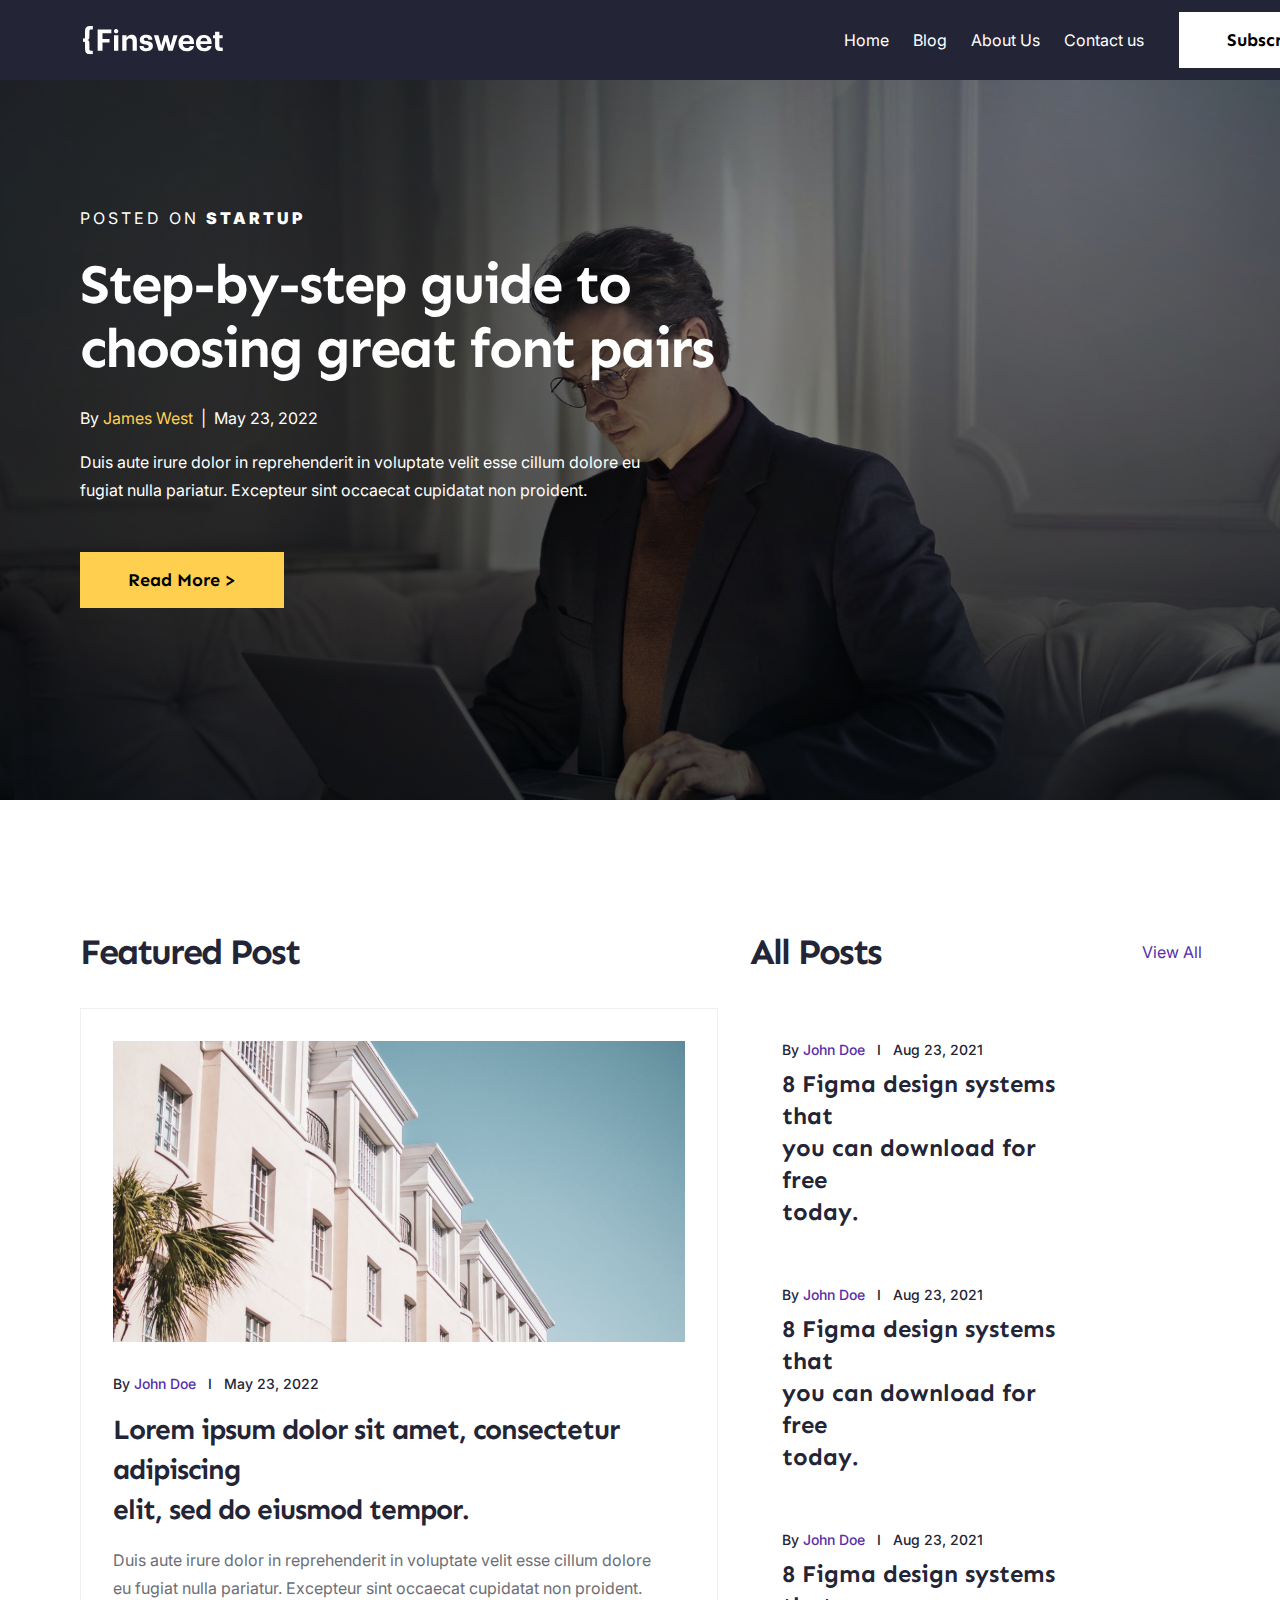
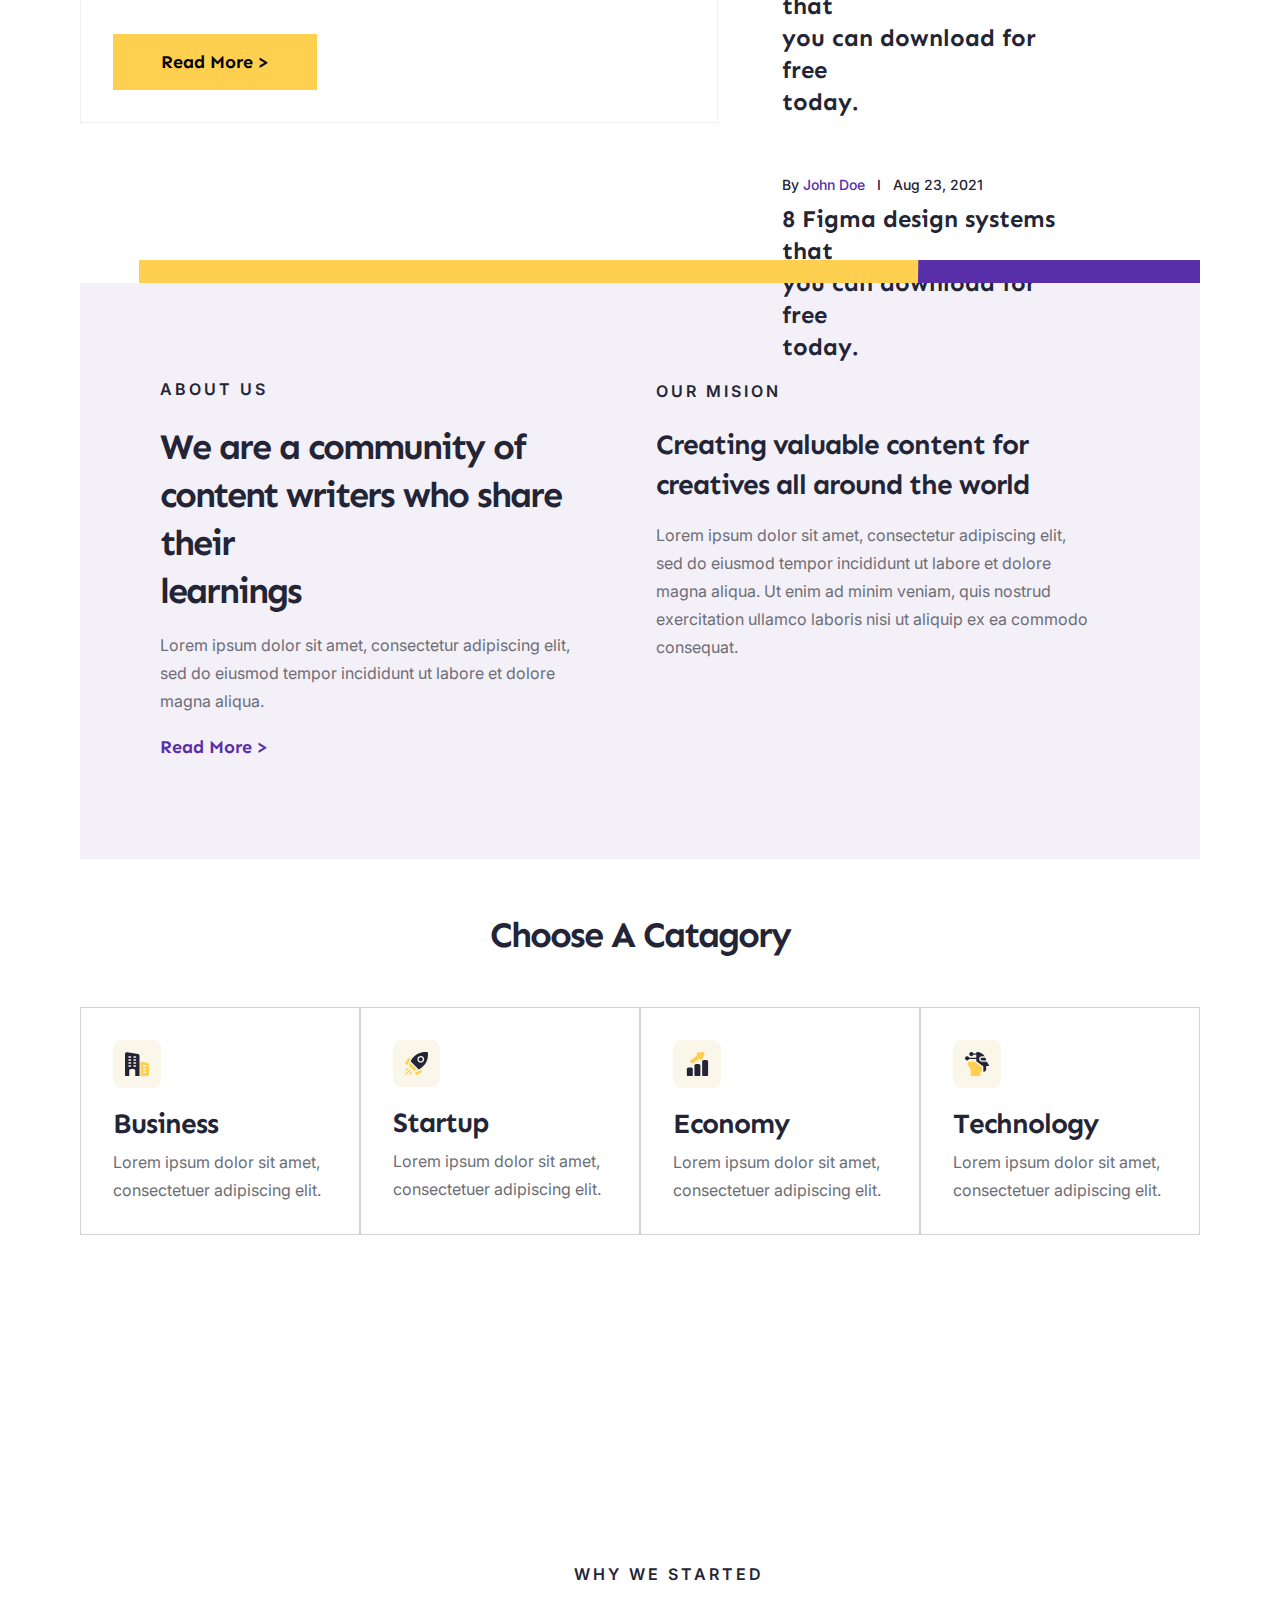
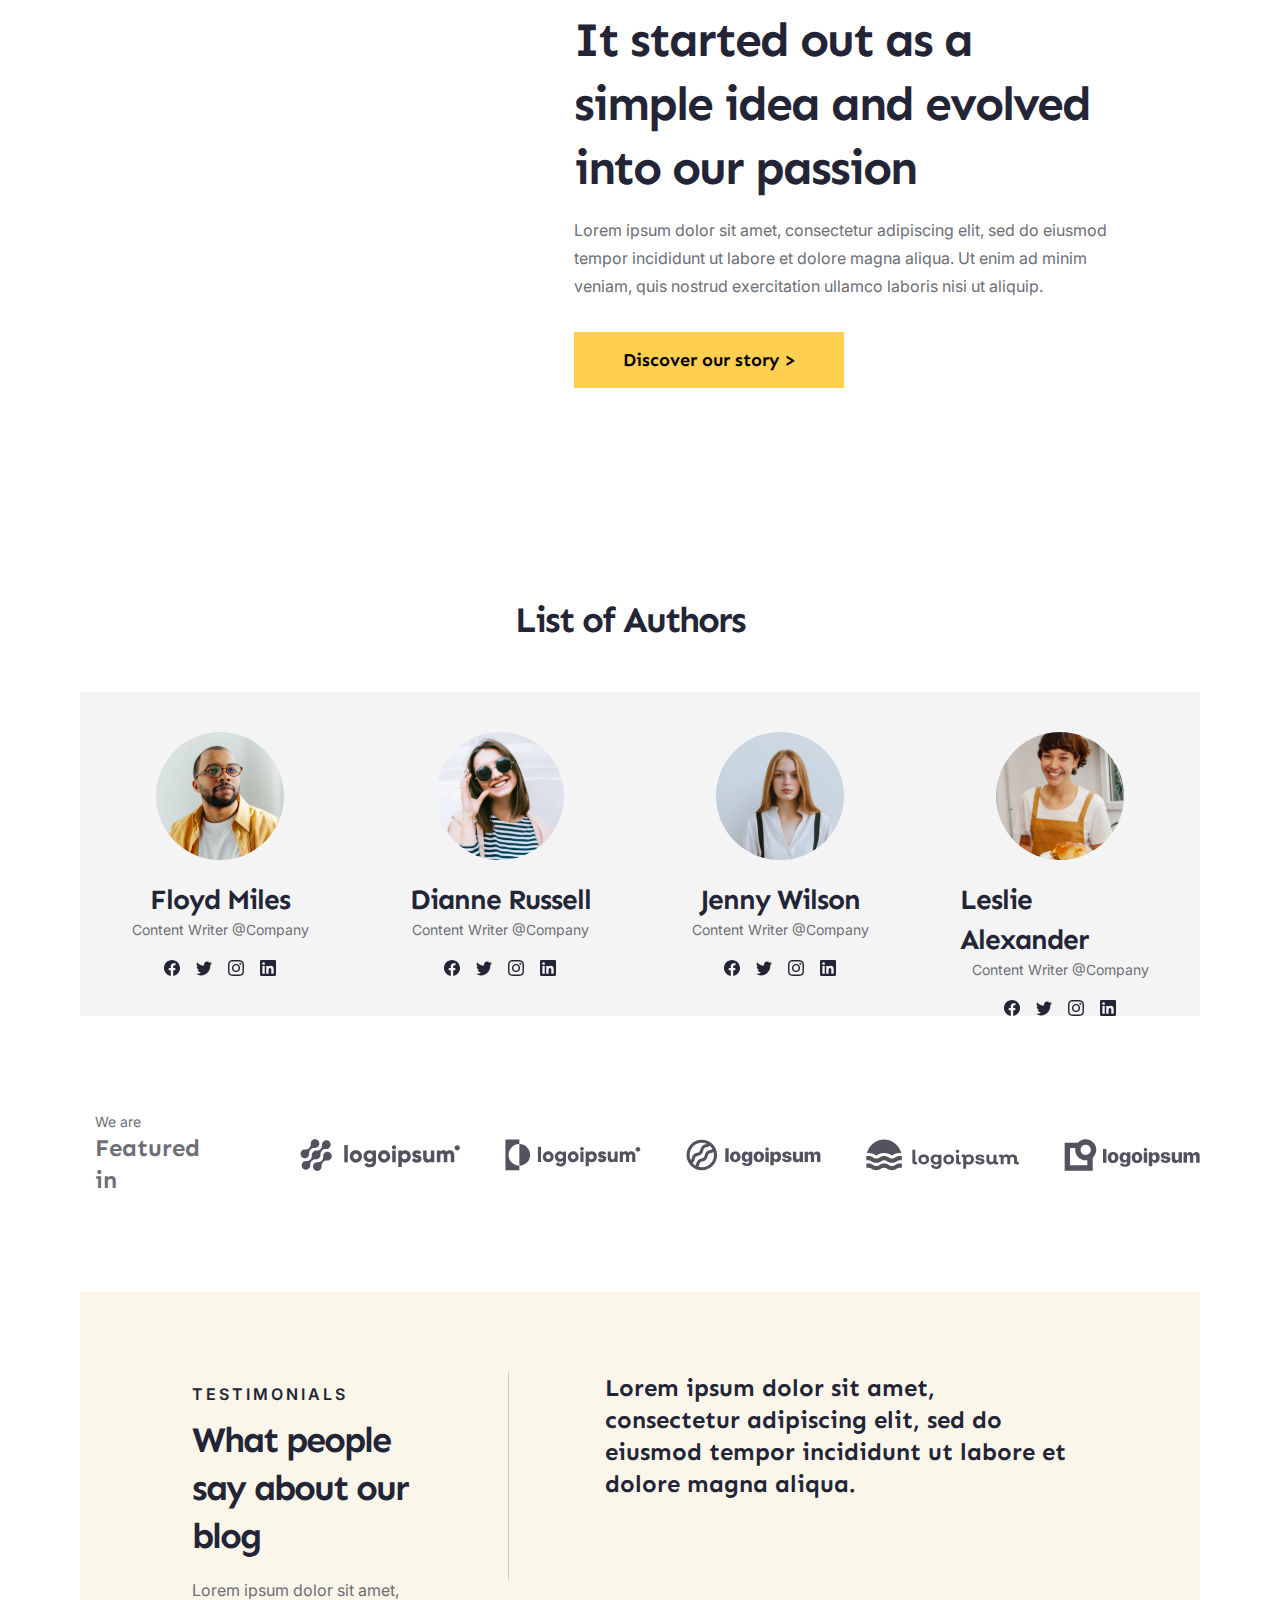
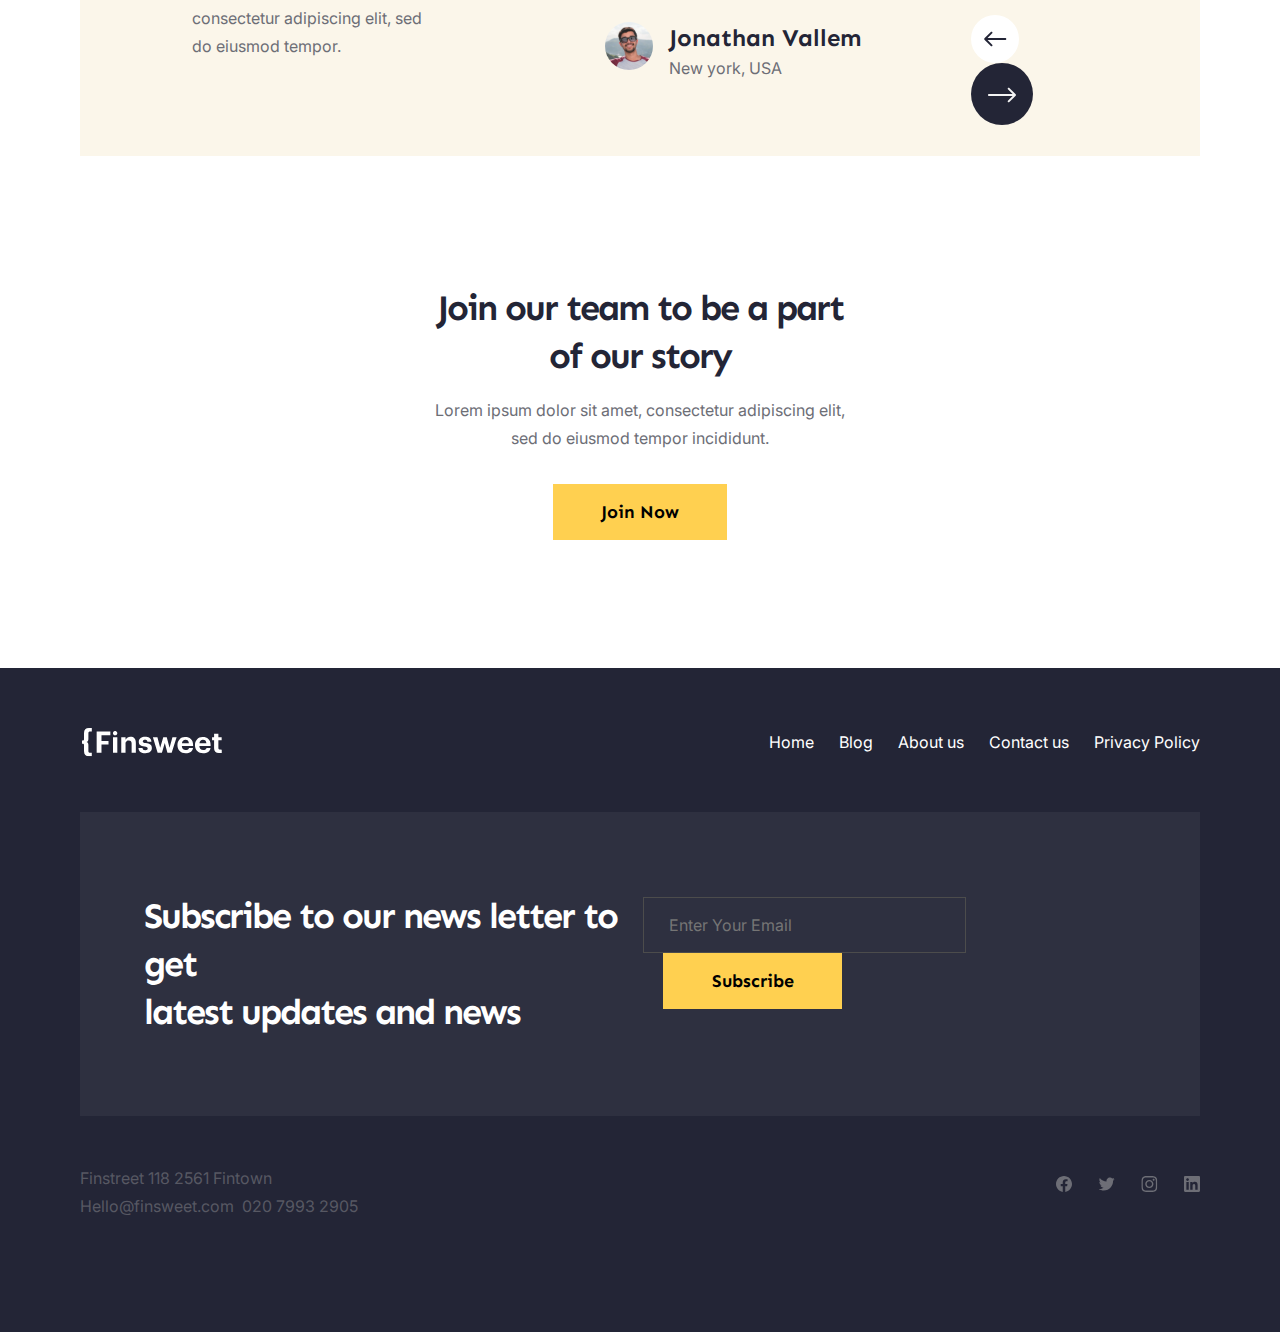
==== index.html @ 66839afc "v 3.0" ====
<!DOCTYPE html>
<html lang="ru">	
	<head>		
		<title>Home - Finsweet</title>
        <meta charset="UTF-8">		
		<link rel="stylesheet" href="style.css">
        <link rel="stylesheet" href="reset.css">
        <link href="https://fonts.googleapis.com/css2?family=Sen:wght@400..800&display=swap" rel="stylesheet">
        <link href="https://fonts.googleapis.com/css2?family=Inter:wght@100..900&display=swap" rel="stylesheet">
		<meta name="viewport" content="width=device-width, initial-scale=1.0">
	</head>

    <body>
        <header class="header">
            <div class="header__contaner">
                <img class="header__logo" src="vectorgraphics/finsweet-logo.svg">
                <nav class="header__menu">                    
                    <ul class="header__menu-list">
                        <li class="header__menu-li"><a href="index.html" class="header__link">Home</a></li>
                        <li class="header__menu-li"><a href="blog.html" class="header__link">Blog</a></li>
                        <li class="header__menu-li"><a href="about-us.html" class="header__link">About Us</a></li>
                        <li class="header__menu-li"><a href="contact-us.html" class="header__link">Contact us</a></li>
                    </ul>
                </nav>
                <button class="btn header__btn">Subscribe</button>
            </div>
        </header>

        <main class="home">
            <div class="hero-info">
                <div class="hero-info__conrainer">
                    <h6>POSTED ON <span style="font-weight: 900;">STARTUP</span></h6>
                    <h1 class="display hero-info__display">Step-by-step guide to choosing great font pairs</h1>
                    <p>By <a href="#" class="hero-info__link-author"><span style="color: #FFD050";> James West</span></a> &nbsp|&nbsp May 23, 2022</p>
                    <p>Duis aute irure dolor in reprehenderit in voluptate velit esse cillum dolore eu<br>
                        fugiat nulla pariatur. Excepteur sint occaecat cupidatat non proident.</p>
                    <button class="btn hero-info__btn">Read More ></button>
                </div>
            </div>

            <div class="posts">
                <div class="posts__conrainer">
                    <div class="posts__featured-post">
                        <h2>Featured Post</h2>
                        <div class="posts__wrapper">
                            <img class="posts__image" src="images/featured post.svg">
                            <div class="name-date posts__name-date"><label>By <span>John Doe</span> &nbsp I &nbsp May 23, 2022</label></div>
                            <div class="posts__info">
                                <h3>Lorem ipsum dolor sit amet, consectetur adipiscing<br> elit, sed do eiusmod tempor.</h3>
                                <p>Duis aute irure dolor in reprehenderit in voluptate velit esse cillum dolore<br>
                                   eu fugiat nulla pariatur. Excepteur sint occaecat cupidatat non proident.</p>
                            </div>
                            <button class="btn posts__btn">Read More ></button>                            
                        </div>
                    </div>
                    <div class="posts__all-posts">
                        <div class="posts__wrapper-all">
                            <div class="posts__all-title">
                                <h2>All Posts</h2>
                                <a href="blog.html" class="posts__all-posts__link"><span>View All</span></a>
                            </div>
                            <div class="posts__post-card">
                                <div class="name-date posts__card-name-date">                                                                        
                                    <label>By <a href="#" class="posts__all-posts__link-author"><span>John Doe</span></a> &nbsp I &nbsp Aug 23, 2021</label>
                                </div>
                                <a href="#" class="posts__all-posts__link-post"><h4>8 Figma design systems that<br> you can download for free<br> today.</h4></a>                                    
                            </div>
                            <div class="posts__post-card">
                                <div class="name-date posts__card-name-date">                                                                        
                                    <label>By <a href="#" class="posts__all-posts__link-author"><span>John Doe</span></a> &nbsp I &nbsp Aug 23, 2021</label>
                                </div>
                                <a href="#" class="posts__all-posts__link-post"><h4>8 Figma design systems that<br> you can download for free<br> today.</h4></a>                                    
                            </div>
                            <div class="posts__post-card">
                                <div class="name-date posts__card-name-date">                                                                        
                                    <label>By <a href="#" class="posts__all-posts__link-author"><span>John Doe</span></a> &nbsp I &nbsp Aug 23, 2021</label>
                                </div>
                                <a href="#" class="posts__all-posts__link-post"><h4>8 Figma design systems that<br> you can download for free<br> today.</h4></a>                                    
                            </div>
                            <div class="posts__post-card">
                                <div class="name-date posts__card-name-date">                                                                        
                                    <label>By <a href="#" class="posts__all-posts__link-author"><span>John Doe</span></a> &nbsp I &nbsp Aug 23, 2021</label>
                                </div>
                                <a href="#" class="posts__all-posts__link-post"><h4>8 Figma design systems that<br> you can download for free<br> today.</h4></a>                                    
                            </div>               
                        </div>                        
                    </div>
                </div>  
            </div>

            <div class="about-mision">
                <div class="about-mision__conrainer">
                    <div class="about-mision__pattern">
                        <img src="vectorgraphics/pattern.svg">                        
                    </div>
                    <div class="about-mision__wrapper">
                        <div class="about-mision__about-us">
                            <h6>ABOUT US</h6>
                            <h2>We are a community of<br> content writers who share their<br> learnings</h2>
                            <p>Lorem ipsum dolor sit amet, consectetur adipiscing elit, sed do eiusmod tempor incididunt ut labore et dolore magna aliqua.</p>
                            <a href="#" class="about-mision__link"><span>Read More ></span></a>
                        </div>
                        <div class="about-mision__our-mision">
                            <h6>OUR MISION</h6>
                            <h3>Creating valuable content for<br> creatives all around the world</h3>
                            <p>Lorem ipsum dolor sit amet, consectetur adipiscing elit, sed do eiusmod tempor incididunt ut labore et dolore magna aliqua. 
                            Ut enim ad minim veniam, quis nostrud exercitation ullamco laboris nisi ut aliquip ex ea commodo consequat.</p>
                        </div>
                    </div>
                </div>
            </div>

            <div class="choose">
                <div class="choose__conrainer">
                    <div class="choose__title">
                        <h2>Choose A Catagory</h2>
                    </div>                    
                    <div class="choose__catagories">
                        <div class="choose__item">
                            <a href="category.html" class="choose__item__link">
                                <img class="choose__icon" src="vectorgraphics/icons/icon-1.svg">
                                <h3>Business</h3>
                                <p>Lorem ipsum dolor sit amet,<br> consectetuer adipiscing elit.</p>
                             </a>
                        </div>
                        <div class="choose__item">
                            <a href="#" class="choose__item__link">
                                <img class="choose__icon choose__icon-2" src="vectorgraphics/icons/icon-2.svg">
                                <h3>Startup</h3>
                                <p>Lorem ipsum dolor sit amet,<br> consectetuer adipiscing elit.</p>
                            </a>
                        </div>
                        <div class="choose__item">
                            <a href="#" class="choose__item__link">
                                <img class="choose__icon" src="vectorgraphics/icons/icon-3.svg">
                                <h3>Economy</h3>
                                <p>Lorem ipsum dolor sit amet,<br> consectetuer adipiscing elit.</p>
                            </a>
                        </div>
                        <div class="choose__item">
                            <a href="#" class="choose__item__link">
                                <img class="choose__icon" src="vectorgraphics/icons/icon-4.svg">
                                <h3>Technology</h3>
                                <p>Lorem ipsum dolor sit amet,<br> consectetuer adipiscing elit.</p>
                            </a>
                        </div>
                    </div>
                </div>
            </div>

            <div class="special-post">
                <div class="special-post__conrainer">
                    <div class="special-post__content">
                        <h6>WHY WE STARTED</h6>
                        <h1>It started out as a simple idea and evolved into our passion</h1>
                        <p>Lorem ipsum dolor sit amet, consectetur adipiscing elit, sed do eiusmod
                            tempor incididunt ut labore et dolore magna aliqua. Ut enim ad minim
                            veniam, quis nostrud exercitation ullamco laboris nisi ut aliquip.
                        </p>
                        <button class="btn special-post__btn">Discover our story ></button>
                    </div>
                </div>
            </div>

            <div class="list-of-authors">
                <div class="list-of-authors__conrainer">
                    <div class="list-of-authors__title">
                        <h2>List of Authors</h2>
                    </div>                    
                    <div class="list-of-authors__authors">
                        <div class="list-of-authors__item">
                            <a class="list-of-authors__link-author" href="#"><img class="list-of-authors__image" src="images/author-1.svg"></a>                            
                            <h3>Floyd Miles</h3>
                            <p>Content Writer @Company</p>
                            <div class="list-of-authors__social-wrapper">
                                <a class="list-of-authors__social-logo" href=""><img src="vectorgraphics/icons/Facebook.svg"></a>
                                <a class="list-of-authors__social-logo" href=""><img src="vectorgraphics/icons/twitter.svg"></a>
                                <a class="list-of-authors__social-logo" href=""><img src="vectorgraphics/icons/instagram.svg"></a>
                                <a class="list-of-authors__social-logo" href=""><img src="vectorgraphics/icons/LinkedIn.svg"></a>
                            </div>
                            
                        </div>
                        <div class="list-of-authors__item">
                            <a class="list-of-authors__link-author" href="#"><img class="list-of-authors__image" src="images/author-2.svg"></a>
                            <h3>Dianne Russell</h3>
                            <p>Content Writer @Company</p>
                            <div class="list-of-authors__social-wrapper">
                                <a class="list-of-authors__social-logo" href=""><img src="vectorgraphics/icons/Facebook.svg"></a>
                                <a class="list-of-authors__social-logo" href=""><img src="vectorgraphics/icons/twitter.svg"></a>
                                <a class="list-of-authors__social-logo" href=""><img src="vectorgraphics/icons/instagram.svg"></a>
                                <a class="list-of-authors__social-logo" href=""><img src="vectorgraphics/icons/LinkedIn.svg"></a>
                            </div>
                        </div>
                        <div class="list-of-authors__item">
                            <a class="list-of-authors__link-author" href="#"><img class="list-of-authors__image" src="images/author-3.svg"></a>
                            <h3>Jenny Wilson</h3>
                            <p>Content Writer @Company</p>
                            <div class="list-of-authors__social-wrapper">
                                <a class="list-of-authors__social-logo" href=""><img src="vectorgraphics/icons/Facebook.svg"></a>
                                <a class="list-of-authors__social-logo" href=""><img src="vectorgraphics/icons/twitter.svg"></a>
                                <a class="list-of-authors__social-logo" href=""><img src="vectorgraphics/icons/instagram.svg"></a>
                                <a class="list-of-authors__social-logo" href=""><img src="vectorgraphics/icons/LinkedIn.svg"></a>
                            </div>
                        </div>
                        <div class="list-of-authors__item">
                            <a class="list-of-authors__link-author" href="#"><img class="list-of-authors__image" src="images/author-4.svg"></a>
                            <h3>Leslie Alexander</h3>
                            <p>Content Writer @Company</p>
                            <div class="list-of-authors__social-wrapper">
                                <a class="list-of-authors__social-logo" href=""><img src="vectorgraphics/icons/Facebook.svg"></a>
                                <a class="list-of-authors__social-logo" href=""><img src="vectorgraphics/icons/twitter.svg"></a>
                                <a class="list-of-authors__social-logo" href=""><img src="vectorgraphics/icons/instagram.svg"></a>
                                <a class="list-of-authors__social-logo" href=""><img src="vectorgraphics/icons/LinkedIn.svg"></a>
                            </div>
                        </div>
                    </div>
                </div>
            </div>

            <div class="logo-component">
                <div class="logo-component__conrainer">
                    <div class="logo-component__text">
                        <p>We are</p>
                        <h4>Featured in</h4>
                    </div>
                    <div class="logo-component__logo-wrapper">
                        <img class="logo-component__image" src="vectorgraphics/logos/logo-1.svg">
                        <img class="logo-component__image" src="vectorgraphics/logos/logo-2.svg">
                        <img class="logo-component__image" src="vectorgraphics/logos/logo-3.svg">
                        <img class="logo-component__image" src="vectorgraphics/logos/logo-4.svg">
                        <img class="logo-component__image" src="vectorgraphics/logos/logo-5.svg">
                    </div>
                </div>
            </div>

            <div class="testimonials">
                <div class="testimonials__conrainer">
                    <div class="testimonials__heading">
                        <h6>TESTIMONIALS</h6>
                        <h2>What people say about our blog</h2>
                        <p>Lorem ipsum dolor sit amet, consectetur adipiscing elit, sed do eiusmod tempor.</p>
                    </div>
                    <div class="testimonials__division">
                        <img class="testimonials__line" src="vectorgraphics/line-1.svg">                        
                    </div>
                    <div class="testimonials__messages">
                        <h4>Lorem ipsum dolor sit amet,<br> consectetur adipiscing elit, sed do<br> eiusmod tempor
                            incididunt ut labore et<br> dolore magna aliqua.</h4>
                        <div class="testimonials__profile-and-buttons">
                            <div class="testimonials__profile">
                                <img class="testimonials__profile-image" src="images/profile-pic.svg">
                                <div class="testimonials__profile-name">
                                    <h4>Jonathan Vallem</h4>
                                    <p>New york, USA</p>
                                </div>
                            </div>
                            <div class="testimonials__buttons">
                                <button class="testimonials-btn"><img class="testimonials__button-back" src="vectorgraphics/back-button.svg"></button>
                                <button class="testimonials-btn"><img class="testimonials__button-next" src="vectorgraphics/next-button.svg"></button>
                            </div>
                        </div>                        
                    </div>
                </div>
            </div>

            <div class="join-team">
                <div class="join-team__conrainer">
                    <h2>Join our team to be a part of our story</h2>
                    <p>Lorem ipsum dolor sit amet, consectetur adipiscing elit, sed do eiusmod tempor incididunt.</p>
                    <button class="btn join-team__btn">Join Now</button>
                </div>
            </div>
        </main>

        <footer class="footer">
            <div class="footer__conrainer">
                <div class="footer__top">
                    <img class="footer__logo" src="vectorgraphics/finsweet-logo.svg">
                    <nav class="footer__menu">                    
                        <ul class="footer__menu-list">
                            <li class="footer__menu-li"><a href="index.html" class="footer__link">Home</a></li>
                            <li class="footer__menu-li"><a href="blog.html" class="footer__link">Blog</a></li>
                            <li class="footer__menu-li"><a href="about-us.html" class="footer__link">About us</a></li>
                            <li class="footer__menu-li"><a href="contact-us.html" class="footer__link">Contact us</a></li>
                            <li class="footer__menu-li"><a href="privacy-policy.html" class="footer__link">Privacy Policy</a></li>
                        </ul>
                    </nav>                    
                </div>

                <div class="footer__subscription-form">
                    <h2>Subscribe to our news letter to get<br> latest updates and news</h2>
                    <div class="footer__form">
                        <form action="#" method="get">
                            <label for="email"></label>
                            <input type="email" placeholder="Enter Your Email" id="email">
                            <button type="submit" class="btn footer__btn">Subscribe</button>
                        </form>
                    </div>
                </div>

                <div class="footer__bottom">
                    <div class="footer__address">
                        <p>Finstreet 118 2561 Fintown<br>
                        Hello@finsweet.com&nbsp  020 7993 2905</p>
                    </div>
                    <div class="footer__social-wrapper">
                        <a class="footer__social-logo" href=""><img src="vectorgraphics/icons/facebook-grey.svg"></a>
                        <a class="footer__social-logo" href=""><img src="vectorgraphics/icons/twitter-grey.svg"></a>
                        <a class="footer__social-logo" href=""><img src="vectorgraphics/icons/instagram-grey.svg"></a>
                        <a class="footer__social-logo" href=""><img src="vectorgraphics/icons/linkedIn-grey.svg"></a>
                    </div>                   
                </div>
            </div>
        </footer>

        <script src="js/animations.js"></script>
    </body>
</html>
---- style.css ----
html,body{
    max-width: 1440px;
    margin: 0 auto;        
    font-family: "Sen";
    color: #232536;     
}

.btn{
    background-color: #FFD050;
    height: 56px;
    width: 204px;
    font-size: 18px;
    font-weight: 700;
    line-height: 24px;    
    border: none;    
    cursor: pointer;    
}

button:hover {
    background-color: #EDC14A;    
    transition: background-color 0.3s ease-in;
  }

.header__contaner{       
    display: flex;    
    align-items: center;    
    height: 80px;
    padding: 12px 80px 12px 83px;
    color: #ffff;
    background-color: #232536;     
}

.header__menu{
    display: flex; 
    align-items: center;
    margin-left: 621px;
    margin-right: 11px;
}

.header__menu-list{
    display: contents;       
}

.header__link{        
    transition: color 0.3s ease 0s;
    margin-right: 24px;       
}

.header__link:hover{        
    color: #f4f0f8aa;    
}

.header__menu-li{
    list-style-type: none;        
}

a{
    text-decoration: none;
}

.header a{
    font-family: "inter";
    font-size: 16px;
    font-weight: 400;
    line-height: 28px;    
    color: #ffff;    
    white-space: nowrap;
}

.header__btn{
    background-color: #ffff;
    height: 56px;
    width: 179px;
    font-size: 18px;
    font-weight: 700;
    line-height: 24px;
    padding: 16px 48px;
    border: none;    
    cursor: pointer; 
}

.header__btn:hover {
    background-color: #F4F4F4;    
    transition: background-color 0.3s ease-in;
  }

.hero-info{    
    height: 720px;
    background-image: url("images/overlay.svg"),
                      url("images/man.svg");
    padding: 128px 556px 192px 80px;
    
}

.hero-info__conrainer{
    display: flex;
    flex-direction: column;
    justify-content: space-between;      
}

h6{
    font-family: "inter";
    font-size: 16px;
    font-weight: 400;
    line-height: 20px;
    letter-spacing: 3px;
}

.hero-info h6{   
    color: #FFFFFF;
    margin-bottom: 24px; 
}

.hero-info h1{
    font-size: 56px;
    font-weight: 700;
    line-height: 64px;
    letter-spacing: -2px;    
    color: #FFFFFF;
    margin-bottom: 24px; 
}

p{
    font-family: "inter";
    font-size: 16px;
    font-weight: 400;
    line-height: 28px;
    color: #6D6E76;       
}

.hero-info p{    
    color: #FFFFFF;
    margin-bottom: 16px;  
}

.hero-info__btn{
    background-color: #FFD050;
    height: 56px;
    width: 204px;
    font-size: 18px;
    font-weight: 700;
    line-height: 24px;    
    border: none;    
    cursor: pointer;
    margin-top: 32px;    
}

.posts{
    padding: 128px 78px 128px 80px;
}

.posts__conrainer{
    display: flex;
    height: 804px;    
}

.posts__conrainer span{
    color: #592EA9;
}

.posts__conrainer label{
    font-family: "inter";
    font-size: 14px;
    font-weight: 500;
    line-height: 20px;    
}

.posts__wrapper{
    padding: 32px;
    margin: 32px 32px 0 0;
    border: 1px solid #6d6e761a;    
}

.posts__image{
    margin-bottom: 32px;
}

.posts__name-date{
    margin-bottom: 16px;
}

label{
    font-family: "inter";
    font-size: 14px;
    font-weight: 500;
    line-height: 20px;    
}

h2{
    color: #232536;
    font-size: 36px;
    font-weight: 700;
    line-height: 48px;
    letter-spacing: -2px;    
}


h3{
    font-size: 28px;
    font-weight: 700;
    line-height: 40px;
    letter-spacing: -1px;  
}

.posts__info h3{
    margin-bottom: 16px;
}

.posts__info p{
    color: #6D6E76;
    margin-bottom: 32px; 
}

.posts__btn{
    font-size: 18px;
    font-weight: 700;
    line-height: 24px;    
}

.posts__all-posts{
    width: 517px;
}

.posts__all-posts a{
    text-decoration: none;
    color: #232536;
    
}

.posts__all-title{
    display: flex;
    justify-content: space-between;
    align-items: center;
    margin-bottom: 32px;
}

.posts__all-title span{
    font-family: "inter";
    font-size: 16px;
    font-weight: 400;
    line-height: 28px;
}


.posts__post-card{
    padding: 32px 116px 25px 32px;
    transition: background-color 0.7s ease; 
}

.posts__post-card_selected{
    background-color: #FBF6EA;
}

.posts__card-name-date{
    padding-bottom: 8px;
}

h4{
    font-size: 24px;
    font-weight: 700;
    line-height: 32px;      
}

.about-mision{
    padding: 0 80px 128px 80px;
}

.about-mision__conrainer{
    height: 523px;
}

.about-mision__pattern{
    display: flex;
    justify-content: end;
}

.about-mision__wrapper{
    display: flex;
    background-color: #F4F0F8;
    padding: 96px 108px 96px 80px;
}

.about-mision__about-us{
    width: 515px;
    margin-right: 61px;
}

.about-mision__link{
    text-decoration: none;
}

.about-mision__our-mision{
    margin-top: 2px;
    width: 516px;
}

.about-mision__conrainer h6{
    margin-bottom: 24px;
    font-weight: 600;
}

.about-mision__conrainer h3{
    margin-bottom: 16px;
}

.about-mision__conrainer h2{
    margin-bottom: 16px;
}

.about-mision__conrainer p{
    margin-bottom: 16px;
    color: #6D6E76;
}

.about-mision__conrainer span{
    margin-bottom: 24px;
    font-size: 18px;
    font-weight: 700;
    line-height: 32px;
    color: #592EA9;  
}

.choose{
    padding: 0 80px 128px 80px;
}

.choose__title{
    display: flex;
    justify-content: center;
    margin-bottom: 48px; 
}

.choose__catagories{
    display: flex;
    justify-content: space-between
}

.choose__item__link{
    text-decoration: none;
    color: #232536;
}

.choose__item{
    padding: 32px;
    width: 296px;
    height: 228px;
    border: 1px solid #6d6e764d;
    transition: background-color 0.7s ease;    
}

.choose__item_selected{
    background-color: #FFD050;
    border: 1px solid #FFD050;  
}

.choose__icon{       
    background-image: url("vectorgraphics/icons/icon-background.svg");
    background-repeat:no-repeat;
    margin-bottom: 16px;   
}

.choose__icon-2{
    padding: 12px; 
}

.choose__item h3{
    margin-bottom: 4px; 
}

.choose__item p{
    color: #6D6E76;
}

.special-post{
    padding: 0 80px 128px 80px;
}

.special-post__conrainer{
    position: relative;
    height: 705px;
    background-image: url("images/special-post.svg");
    background-repeat: no-repeat;
}

.special-post__content{
    position: absolute;
    right: 0;
    bottom: 0;
    width: 706px;
    height: 584px;
    background-color: #FFFFFF;
    padding: 80px;
}

.special-post__content h6{
    font-weight: 600;
    margin-bottom: 24px;
}

.special-post__content h1{
    font-size: 48px;
    font-weight: 700;
    line-height: 64px;
    letter-spacing: -2px;
    margin-bottom: 16px;
}

.special-post__content p{
    color: #6D6E76;
}

.special-post__btn{
    font-size: 18px;
    font-weight: 700;
    line-height: 24px;
    height: 56px;
    width: 270px;
    padding: 16px 48px;
    margin-top: 32px;
}

.list-of-authors{
    padding: 0 80px 96px 80px;
}

.list-of-authors__title{
    display: flex;
    justify-content: center;
    padding-right: 20px;
    margin-bottom: 48px;
}

.list-of-authors__authors{
    display: flex;
    justify-content: space-between
}

.list-of-authors__item{
    display: flex;
    flex-direction: column;
    align-items: center;
    padding: 40px;
    width: 296px;
    height: 324px;
    background-color: #F4F4F4;     
}

.list-of-authors__item_hover{
    background-color: #FBF6EA;     
}

.list-of-authors__image{
    margin-bottom: 20px;
}

.list-of-authors__item p{    
    font-size: 14px;    
    line-height: 20px;
    margin-bottom: 17px;
}

.list-of-authors__social-wrapper{
    display: flex;
    justify-content: space-between;
    width: 112px;
}

.logo-component{
    padding: 0 80px 96px 80px;
}

.logo-component__conrainer{
    display: flex;
    margin-left: 15px;
}

.logo-component__text p{
    font-size: 14px;    
    line-height: 20px;
    color: #6D6E76; 
}

.logo-component__text h4{
    color: #6D6E76; 
}

.logo-component__logo-wrapper{
    display: flex;
    justify-content: space-between;
    align-items: center;
    width: 1015px;
    margin-left: 86px;
}

.logo-component__image{
    margin-top: 1px;
    height: 32px;
    opacity: 80%;
}

.testimonials{
    padding: 0 80px 128px 80px;
}

.testimonials__conrainer{
    background-color: #FBF6EA;
    height: 464px;
    padding: 80px 111px 74px 112px;
    display: flex;    
}

.testimonials__heading{
    width: 349px;    
    margin: 12px 80px 98px 0;
}

.testimonials__heading h6{
    font-weight: 600;
    margin-bottom: 12px;
}

.testimonials__heading h2{
    margin-bottom: 16px;
}

.testimonials__messages{
    margin-left: 96px;
}

.testimonials__messages h4{
    margin-bottom: 115px;
}

.testimonials__profile-and-buttons{
    display: flex;
}

.testimonials__profile{
    display: flex;
    align-items: flex-start;
    padding-top: 7px;
}

.testimonials__profile-image{
    margin-right: 16px;
}

.testimonials__profile-name h4{
    margin-bottom: 0px;
    white-space: nowrap;
}

.testimonials__profile-name p{
    color: #6D6E76;
}

.testimonials__buttons{
    margin-left: 141px;
    width: 134px;    
}

.testimonials-btn{
    border: none;
    background-color: inherit; 
    cursor: pointer;      
}

.testimonials-btn:hover {
    background-color: inherit;
  }

.testimonials__button-back{
    margin-right: 19px;    
}


.join-team{
    padding: 0 0 128px 0;
    display: flex;
    justify-content: center;
}

.join-team__conrainer{
    text-align: center;
    width: 414px;
}

.join-team__conrainer h2{
    margin-bottom: 16px;
}

.join-team__conrainer p{
    margin-bottom: 32px;
    color: #6D6E76;
}

.join-team__btn{    
    font-size: 18px;
    font-weight: 700;
    line-height: 24px;
    width: 174px;    
}

.footer{
    background-color: #232536;
    padding: 58px 80px 56px 80px;
}

.footer__top{
    display: flex;
    justify-content: space-between;    
    align-items: center;      
    color: #ffff;
    margin-bottom: 54.65px;        
}

.footer__logo{
    margin: 2px 0 0 2px;
}

.footer__menu{
    display: flex; 
    align-items: center;    
}

.footer__menu-list{
    display: contents;       
}

.footer__link{        
    transition: color 0.3s ease 0s;
    margin-left: 25px;     
}

.footer__link:hover{        
    color: #f4f0f8aa;    
}

.footer__menu-li{
    list-style-type: none;        
}

.footer a{
    font-family: "inter";
    font-size: 16px;
    font-weight: 400;
    line-height: 28px;
    text-decoration: none;
    color: #ffff;    
    white-space: nowrap;
}

.footer__subscription-form{    
    padding: 80px 64px;
    display: flex;
    justify-content: space-between;
    background-color: #2e3040
}


.footer__subscription-form h2{
    color: #ffff;
}

.footer__form{
    margin-top: 5px;
}

.footer__subscription-form input {
    background-color: #2e3040;    
    border: 1px solid #4C4C4C;
    padding: 14px 0 14px 24.92px;   
    color: #6D6E76;
    font-family: "inter";
    font-size: 16px;
    font-weight: 400;
    line-height: 28px;
    width: 323px;
    height: 56px;                
}

.footer__btn{
    margin-left: 20px;
    font-size: 18px;
    font-weight: 700;
    line-height: 24px;
    width: 179px;  
}

.footer__bottom{
    padding: 48px 0 56px 0;
    display: flex;
    justify-content: space-between;
}

.footer__address{
    color: #FFFFFF;
    opacity: 70%;
}

.footer__social-wrapper{
    display: flex;
    justify-content: space-between;
    width: 144px;
    margin-top: 5px;
}


.blog-main-content{
    padding: 80px;
    background-color: #F4F0F8;    
}

.blog-main-content__conrainer{
   display: flex;
   justify-content: space-between;
}

.blog-main-content__text h6{
    font-weight: 500;
    margin-top: 14px;
    margin-bottom: 20px;
}

.blog-main-content__text h2{
    margin-bottom: 16px;
}

.blog-main-content__text span{
    color: #592EA9
}

.blog-main-content__text p{
    margin-top: 16px;
    margin-bottom: 32px;
}

.blog-main-content__btn{
    margin-left: 4px;
}

.all-posts{
    padding: 64px 79px 57px 80px;    
}

.all-posts h1{
    font-size: 48px;
    font-weight: 700;
    line-height: 64px;
    letter-spacing: -2px;        
    margin-bottom: 20px; 
}

.all-posts__line{
    max-width: none;
}

.blogs-cards{
    padding: 0 0 0 80px;
}

.blogs-cards__card{
    display: flex;
    align-items: center;
    margin-bottom: 64px;
}

.blogs-cards__img-wrapper{
    margin-right: 32px;
}

.blogs-cards__text h6{
    color: #592EA9;
    font-weight: 600;
    margin-bottom: 20px;
}

.blogs-cards__text h2{
    margin-bottom: 16px;
}

.pagination{
    margin-bottom: 64px;
}

.pagination__conrainer{
    display: flex;
    justify-content: center;
}

.pagination__buttons{
    margin-left: 40px;
}

.pagination-btn{
    border: none;
    background-color: inherit; 
    cursor: pointer;
    margin-right: 14px;    
}

.pagination-btn:hover {
    background-color: inherit;
  }

.pagination-btn h4{
    color: #6D6E76;   
}

.choose__title-blog{
    justify-content: flex-start;
}

.author-post{
    padding: 128px 80px 64px 80px;
}

.author-post__contaner{
    margin-left: 256px;
}

.author-post__profile{
    display: flex;
    margin-bottom: 24px;
}

.author-post__profile-name h3{
    margin-bottom: -4px;
}

.author-post__profile-image{
    margin-right: 16px;
    margin-top: -4px;
}

.author-post__title h1{
    font-size: 48px;
    font-weight: 700;
    line-height: 64px;
    letter-spacing: -2px;  
    margin-bottom: 34px; 
}

.main-photo-of-post{
    padding: 0 80px 64px 80px;
}

.blog-content{
    padding: 0 298px 80px 299px;
}

.blog-content__contaner{
    width: 843px;
}

.blog-content__text{
    margin-bottom: 48px;
}

.blog-content__text h2{
    margin-bottom: 16px;
}

.blog-content__text p{
    margin-bottom: 24px;
}

.blog-content__text ul{
    margin-bottom: 24px;
    margin-left: 19px
}

.blog-content__text li{
    margin-bottom: 2px
}

.blog-content__text li::marker{
    color: #4C4C4C;
}

.blog-content__text h4{
    color: #161722;
    opacity: 78%;
}

.other-posts{
    padding: 0 80px 128px 80px;
}

.other-posts__contaner{
    border-bottom: 1px solid #6d6e761a;
}


.other-posts__title{
    margin-bottom: 64px;
}

.other-posts__cards{
    display: flex;
    justify-content: space-between;
    margin-bottom: 64px;
}

.other-posts__card{
    width: 405px;
}

.other-posts__image{
    margin-bottom: 32px;
}

.other-posts__card h3{
    margin-top: 16px;
    margin-bottom: 16px;
    color: #232536;
}

.join-team_blog-post{
    padding: 0 14px 128px 0;
}

.about-us{
    padding: 0px 80px;
}

.team{
    padding-top: 80px;
}

.team__contaner{
    display: flex;        
    margin-left: 109px;
}

.team__title{
    width: 624px;
    padding: 64px;
    background-color: white;
}

.team__title h6{
    font-weight: 500;
    margin-bottom: 16px;
}

.team__title h1{
    font-size: 48px;
    font-weight: 700;
    line-height: 64px;
    letter-spacing: -2px;  
}

.team__text{
    width: 477px;
    height: 112px;
    margin: 102px 0 0 32px
}

.overview{
    margin-top: -63px;
    position: relative;
    z-index: -1;
}

.overview__contaner{    
    height: 444px;
    background-image: url(images/overview-img.svg);
    position: relative;
}

.overview__indicators{
    position: absolute;    
    bottom: 0;
    left: 109px;
}

.indicators-wrapper{
    width: 630px;
    display: flex;
    justify-content: space-between;
    background-color: #FFD050;
    padding: 32px 48px 32px 48px;
}

.overview__indicators h1{
    font-size: 56px; 
    font-weight: 700;
    line-height: 64px;
    letter-spacing: -2px;   
}

.overview__indicators p{
    font-size: 16px;
    font-weight: 400;
    line-height: 28px;
    color: #232536;     
}

.our-m-v{
    padding: 128px 108px 62px 108px;
    background-color: #F4F0F8;    
}

.our-m-v__contaner{
    display: flex;
    justify-content: space-between;
}

.our-m-v h6{
    font-weight: 600;
    margin-bottom: 24px;
}

.our-m-v h3{
    margin-bottom: 16px;
}

.our-m-v p{
    width: 516px;
}

.know-more{
    padding-top: 128px;    
}

.know-more__contaner{
    display: flex;    
    justify-content: space-between;
    align-items: center;
}

.know-more__text{
    width: 519px;
}

.know-more h2{
    margin-bottom: 16px;
}

.know-more h4{
    margin-bottom: 16px;
}

.know-more p{
    color: #232536;
}

.know-more__image-wrapper{
    position: relative;
}

.know-more__shapes{
    position: absolute;
    left: -57px;
    top: 114px;
}

.why-strated{
    padding: 128px 0px;    
}

.why-strated__contaner{
    display: flex;    
    align-items: center;
}

.why-strated__image-wrapper{
    margin-right: 64px;
    position: relative;
}

.why-strated__text{
    width: 519px;
}

.why-strated h2{
    margin-bottom: 16px;
}

.why-strated h4{
    margin-bottom: 16px;
}

.why-strated p{
    color: #232536;
}

.why-strated__shapes{
    position: absolute;
    bottom: -37px;
    left: 107px;
}

.list-of-authors_ab-us{
    padding: 0 0 127px 0
}

.list-of-authors__authors_second-row{
    padding-top: 32px;
}

.name-of-category{
    background-color: #F4F0F8;
    padding: 80px 0px;  
}

.name-of-category__conrainer{
    display: flex;
    flex-direction: column;
    align-items: center;
}

.name-of-category h1{
    font-size: 56px;
    font-weight: 700;
    line-height: 64px;
    letter-spacing: -2px;
    margin-bottom: 16px; 
}

.name-of-category p{
    margin-bottom: 32px;
    width: 515px;
    text-align: center;
}

.name-of-category h6{
    font-weight: 500;
}

.category-section{
    padding: 128px 81px 96px 81px; 
}

.category-section__conrainer{
    display: flex;
    justify-content: space-between;
}

.category-section__item{
    display: flex;
    width: 838px;    
    margin-bottom: 32px;
}

.category-section__text{
    width: 544px;
    padding: 38px 0 38px 32px;
}

.category-section__item h6{
    font-weight: 600;
    margin-bottom: 20px;
    color: #592EA9;
}

.category-section__item h2{
    font-weight: 700;
    margin-bottom: 16px;
}

.category-section__categories{
    width: 298px;
}

.categories-wrapper{
    padding-left: 1px;
}

.category-section__title-cat{
    padding: 0 0 40px 4px;    
}

.category-section__category-cards{
    margin-bottom: 48px;
}

.category-section__category-card{    
    padding: 23px 24px 24px 24px;
    width: 296px;
    height: 96px;
    border: 1.5px solid #C1C1C3;
    transition: background-color 0.7s ease;
    margin-bottom: 24px;
} 

.category-section__category-link{
    text-decoration: none;
    color: #232536;
    display: flex;
    align-items: center
}

.category-section__category-card h3{
    margin-left: 16px;
}


.category-section__category-card_selected{
    background-color: #FFD050;
    border: 1px solid #FFD050;  
}

.category-section__card-icon{       
    background-image: url("vectorgraphics/icons/icon-background.svg");
    background-repeat:no-repeat;      
}

.category-section__card-icon-2{
    padding: 12px; 
}

.category-section__category-labels{
    padding-top: 24px;
}

.category-section__category-label{    
    display: grid;
    grid-template-columns: repeat(6, 1.5fr);
    grid-template-rows: repeat(3, 48px);
    grid-gap: 16px;   
    grid-template-areas:
    "business business business experience experience experience"
    "screen screen technology technology technology technology"
    "marketing marketing marketing marketing life life";     
}

.label-business{
    grid-area: business;
}

.label-experience{
    grid-area: experience;
}

.label-screen{
    grid-area: screen;
}

.label-technology{
    grid-area: technology;
}

.label-marketing{
    grid-area: marketing;
}

.label-life{
    grid-area: life;
}

.category-section__category-label button{
    cursor: pointer;
    background-color: white;
    border: 2px solid #6D6E76;
    opacity: 70%;
    border-radius: 28px;
    font-family: "Sen";
    font-size: 14px;
    font-weight: 700;
    line-height: 32px;      
}

.category-section__category-label button:hover {
    background-color: #F4F0F8;
    opacity: 100%;
    border: 1.5px solid #6d6e76b4;   
    transition: background-color 0.3s ease-in;
  }
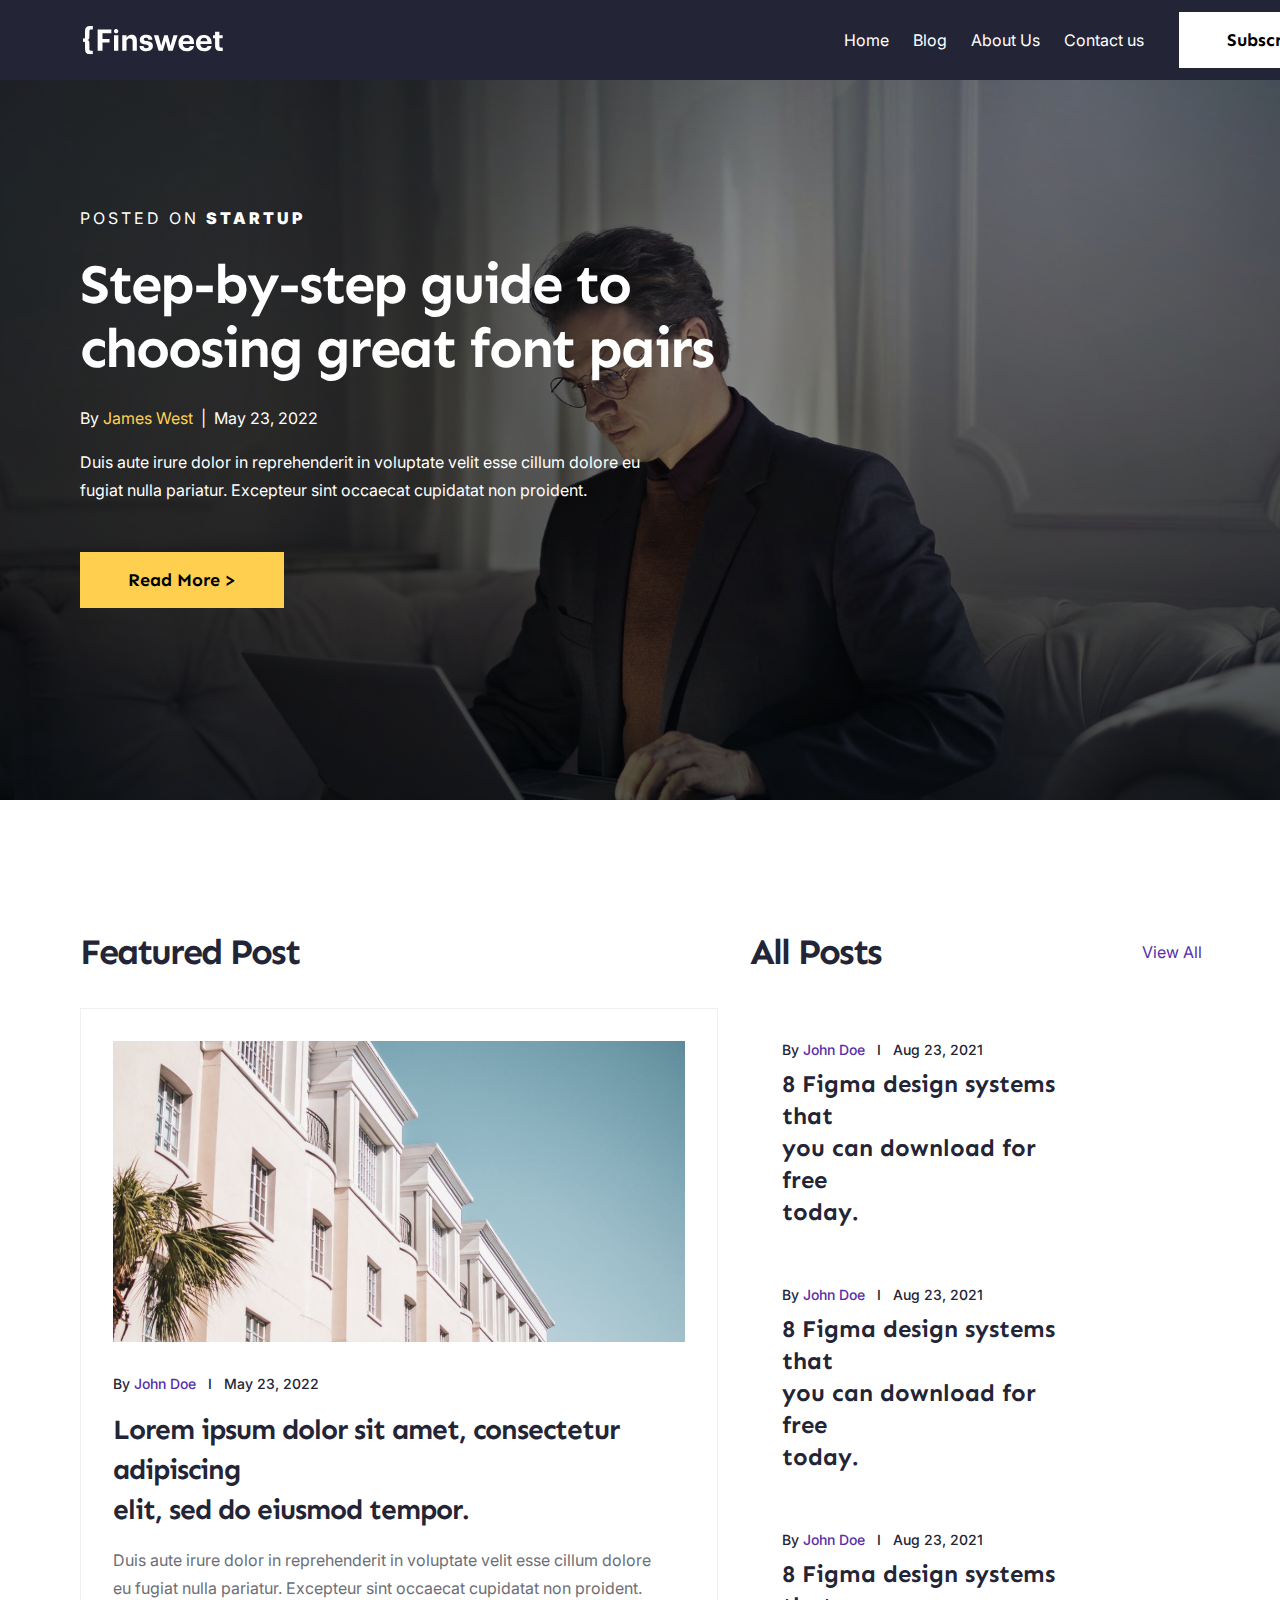
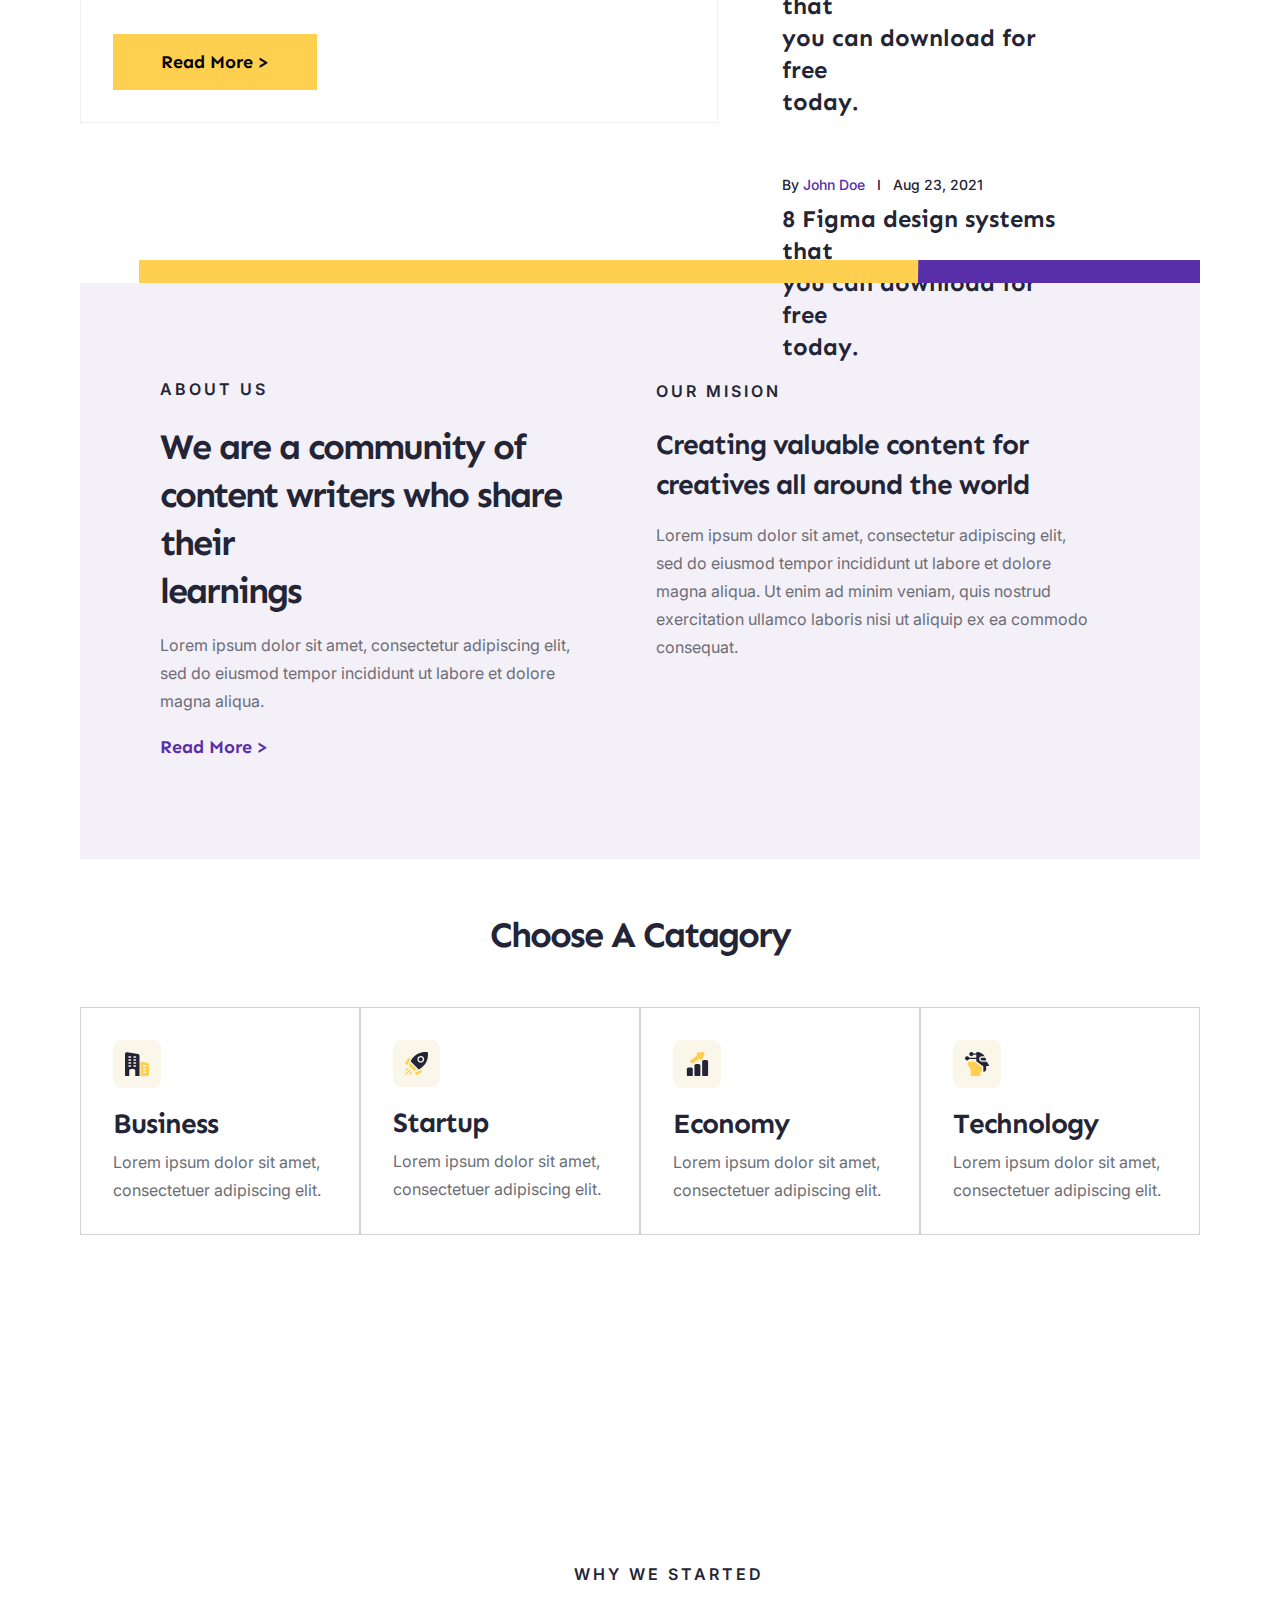
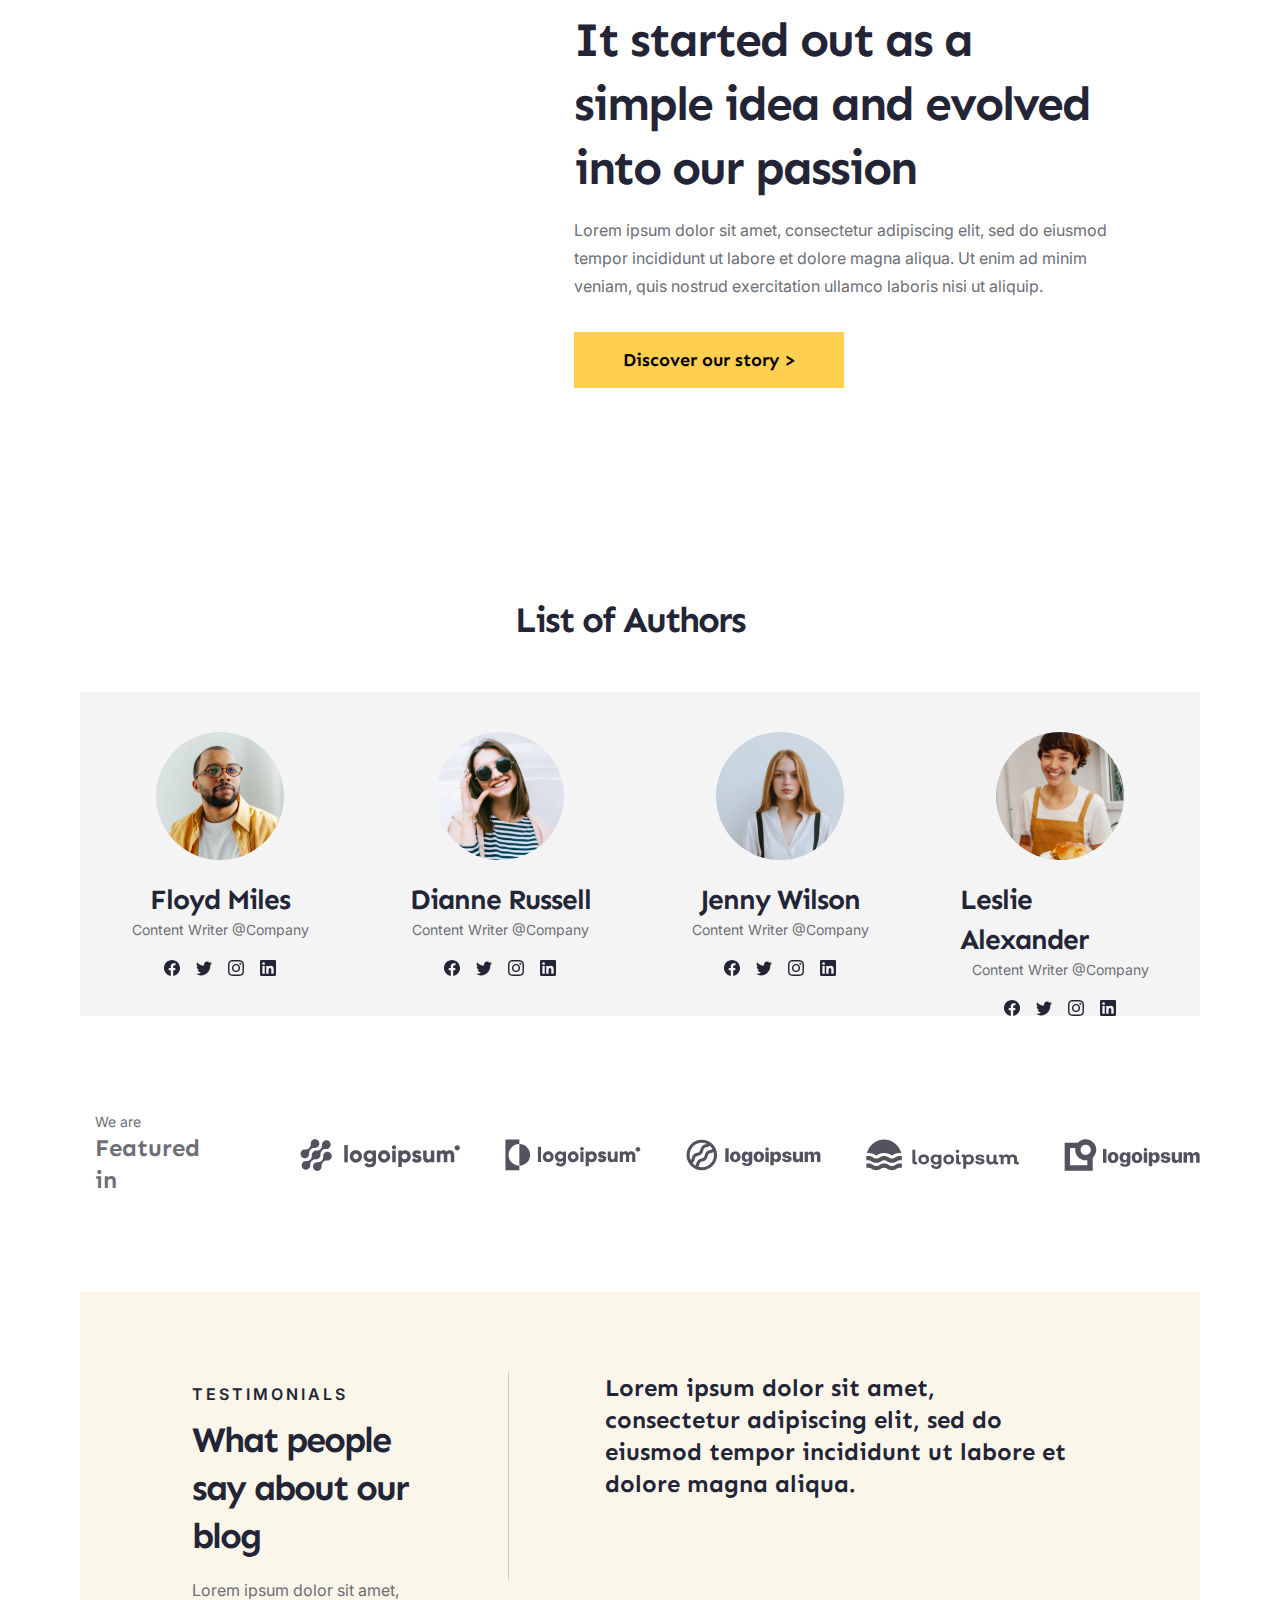
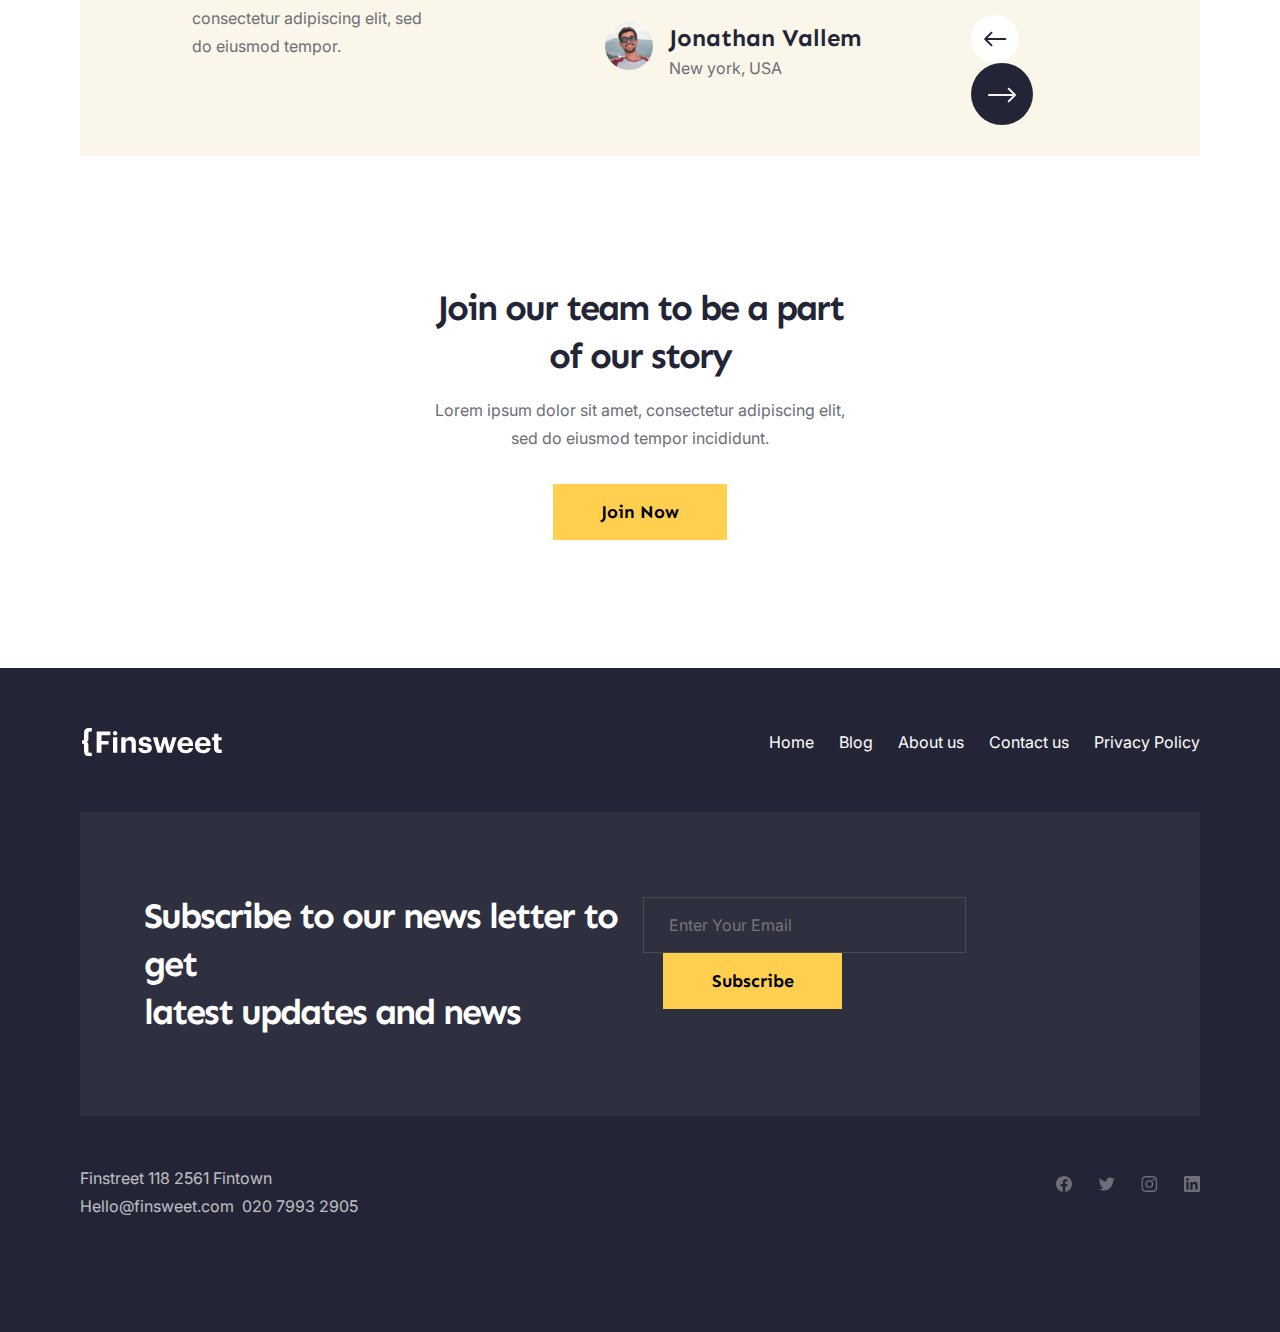
==== commit b4034e37: "v3.3.1" ====
--- a/index.html
+++ b/index.html
@@ -31,10 +31,10 @@
                 <div class="hero-info__conrainer">
                     <h6>POSTED ON <span style="font-weight: 900;">STARTUP</span></h6>
                     <h1 class="display hero-info__display">Step-by-step guide to choosing great font pairs</h1>
-                    <p>By <a href="#" class="hero-info__link-author"><span style="color: #FFD050";> James West</span></a> &nbsp|&nbsp May 23, 2022</p>
+                    <p>By <a href="author.html" class="hero-info__link-author"><span style="color: #FFD050";> James West</span></a> &nbsp|&nbsp May 23, 2022</p>
                     <p>Duis aute irure dolor in reprehenderit in voluptate velit esse cillum dolore eu<br>
                         fugiat nulla pariatur. Excepteur sint occaecat cupidatat non proident.</p>
-                    <button class="btn hero-info__btn">Read More ></button>
+                    <button class="btn hero-info__btn" onclick="document.location='blog-post.html'">Read More ></button>
                 </div>
             </div>
 
@@ -50,7 +50,7 @@
                                 <p>Duis aute irure dolor in reprehenderit in voluptate velit esse cillum dolore<br>
                                    eu fugiat nulla pariatur. Excepteur sint occaecat cupidatat non proident.</p>
                             </div>
-                            <button class="btn posts__btn">Read More ></button>                            
+                            <button class="btn posts__btn" onclick="document.location='blog-post.html'">Read More ></button>                            
                         </div>
                     </div>
                     <div class="posts__all-posts">
@@ -172,7 +172,7 @@
                             <a class="list-of-authors__link-author" href="#"><img class="list-of-authors__image" src="images/author-1.svg"></a>                            
                             <h3>Floyd Miles</h3>
                             <p>Content Writer @Company</p>
-                            <div class="list-of-authors__social-wrapper">
+                            <div class="social-wrapper list-of-authors__social-wrapper">
                                 <a class="list-of-authors__social-logo" href=""><img src="vectorgraphics/icons/Facebook.svg"></a>
                                 <a class="list-of-authors__social-logo" href=""><img src="vectorgraphics/icons/twitter.svg"></a>
                                 <a class="list-of-authors__social-logo" href=""><img src="vectorgraphics/icons/instagram.svg"></a>
@@ -184,7 +184,7 @@
                             <a class="list-of-authors__link-author" href="#"><img class="list-of-authors__image" src="images/author-2.svg"></a>
                             <h3>Dianne Russell</h3>
                             <p>Content Writer @Company</p>
-                            <div class="list-of-authors__social-wrapper">
+                            <div class="social-wrapper list-of-authors__social-wrapper">
                                 <a class="list-of-authors__social-logo" href=""><img src="vectorgraphics/icons/Facebook.svg"></a>
                                 <a class="list-of-authors__social-logo" href=""><img src="vectorgraphics/icons/twitter.svg"></a>
                                 <a class="list-of-authors__social-logo" href=""><img src="vectorgraphics/icons/instagram.svg"></a>
@@ -195,7 +195,7 @@
                             <a class="list-of-authors__link-author" href="#"><img class="list-of-authors__image" src="images/author-3.svg"></a>
                             <h3>Jenny Wilson</h3>
                             <p>Content Writer @Company</p>
-                            <div class="list-of-authors__social-wrapper">
+                            <div class="social-wrapper list-of-authors__social-wrapper">
                                 <a class="list-of-authors__social-logo" href=""><img src="vectorgraphics/icons/Facebook.svg"></a>
                                 <a class="list-of-authors__social-logo" href=""><img src="vectorgraphics/icons/twitter.svg"></a>
                                 <a class="list-of-authors__social-logo" href=""><img src="vectorgraphics/icons/instagram.svg"></a>
@@ -206,7 +206,7 @@
                             <a class="list-of-authors__link-author" href="#"><img class="list-of-authors__image" src="images/author-4.svg"></a>
                             <h3>Leslie Alexander</h3>
                             <p>Content Writer @Company</p>
-                            <div class="list-of-authors__social-wrapper">
+                            <div class="social-wrapper list-of-authors__social-wrapper">
                                 <a class="list-of-authors__social-logo" href=""><img src="vectorgraphics/icons/Facebook.svg"></a>
                                 <a class="list-of-authors__social-logo" href=""><img src="vectorgraphics/icons/twitter.svg"></a>
                                 <a class="list-of-authors__social-logo" href=""><img src="vectorgraphics/icons/instagram.svg"></a>
--- a/style.css
+++ b/style.css
@@ -459,7 +459,7 @@
     margin-bottom: 17px;
 }
 
-.list-of-authors__social-wrapper{
+.social-wrapper{
     display: flex;
     justify-content: space-between;
     width: 112px;
@@ -693,7 +693,7 @@
     justify-content: space-between;
 }
 
-.footer__address{
+.footer__address p{
     color: #FFFFFF;
     opacity: 70%;
 }
@@ -1219,7 +1219,8 @@
     display: grid;
     grid-template-columns: repeat(6, 1.5fr);
     grid-template-rows: repeat(3, 48px);
-    grid-gap: 16px;   
+    grid-gap: 16px;
+       
     grid-template-areas:
     "business business business experience experience experience"
     "screen screen technology technology technology technology"
@@ -1265,6 +1266,225 @@
 .category-section__category-label button:hover {
     background-color: #F4F0F8;
     opacity: 100%;
-    border: 1.5px solid #6d6e76b4;   
+    border: 2.5px solid #6d6e76b4;   
     transition: background-color 0.3s ease-in;
-  }+}
+
+.author-main-content{
+    padding: 128px 0 128px 208px;
+    background-color: #F4F0F8;
+    position: relative;
+}
+
+.author-main-content__conrainer{
+    display: flex;
+}
+
+.author-main-content__img-wrapper{
+    margin-right: 32px;
+}
+
+.author-main-content__text{
+    width: 669px;
+}
+
+.author h1{
+    font-size: 48px;
+    font-weight: 700;
+    line-height: 64px;
+    letter-spacing: -2px;
+    margin-bottom: 24px;
+    margin-top: 1px;
+}
+
+.author-main-content__text p{
+    margin-left: 3px;
+    margin-bottom: 23px;
+}
+
+.author-main-content__pattern{
+    position: absolute;
+    left: 208px;
+    bottom: 0px;
+}
+
+.author-posts{
+    padding: 128px 208px 64px 208px;
+}
+
+.author-posts h1{
+    margin-bottom: 64px;    
+}
+
+.author-posts a{
+    text-decoration: none;    
+}
+
+.author-posts__item{
+    display: flex;
+    margin-bottom: 64px;
+    align-items: center;
+}
+
+.author-posts__img-wrapper{
+    margin-right: 32px;
+}
+
+.author-posts__text{
+    width: 578px;
+}
+
+.author-posts__item h6{
+    display: flex;
+    font-weight: 600;
+    margin-bottom: 20px;
+    color: #592EA9;
+}
+
+.author-posts__item h2{
+    margin-bottom: 16px;
+    
+}
+
+.contact-us{
+    padding: 128px 336px;
+}
+
+.contact-title{    
+    text-align: center;
+}
+
+.contact-title h6{
+    font-weight: 900;
+    margin-bottom: 12px;    
+}
+
+.contact-title h1{
+    font-size: 48px;
+    font-weight: 700;
+    line-height: 64px;
+    letter-spacing: -2px;
+    margin-bottom: 24px;
+}   
+
+.info-card{    
+    padding: 64px 0 32px 0;
+}
+
+.info-card__conrainer{
+    display: flex;
+    background-color: #592EA9;
+    color: #FFFFFF;
+    padding: 48px 0 48px 64px;    
+}
+
+.info-card__working-hours{
+    margin-right: 42px;
+}
+
+.info-card__titles{
+    font-size: 14px;
+    line-height: 20px;
+    color: #FFFFFF;
+    opacity: 60%;
+    margin-bottom: 16px;
+}
+
+.info-card__line{
+    width: 294px;
+    border-top: 1px solid #FFFFFF;
+    opacity: 10%;
+    margin-bottom: 16px;    
+}
+
+h5{    
+    font-size: 20px;
+    font-weight: 700;
+    line-height: 32px;
+}
+
+.info-card p{    
+    color: #FFFFFF;
+    opacity: 60%;
+}
+
+.contact-form__group input{
+    width: 100%;
+    height: 76px;
+    padding: 24px;
+    margin-bottom: 16px;
+    border: 1px solid #6d6e7680;
+}
+
+
+.contact-form__group ::placeholder{
+    color: #232536;
+    font-family: "inter";
+    font-size: 16px;
+    font-weight: 400;
+    line-height: 28px;
+}
+
+.contact-form__group select{
+    width: 100%;
+    height: 76px;
+    padding: 24px;
+    margin-bottom: 16px;
+    appearance: none;
+    background: url(vectorgraphics/contact-arrow-custom.svg) no-repeat right;
+    background-position-x: calc(100% - 60px);
+    border: 1px solid #6d6e7680;
+}
+
+.input-message textarea{
+    resize: none;
+    padding: 24px;
+    width: 100%;
+    height: 144px;
+    margin-bottom: 10px;
+    border: 1px solid #6d6e7680;
+}
+
+.contact-form__btn{
+    width: 100%;
+    height: 64px;
+    font-family: "Sen";
+    font-size: 24px;    
+    line-height: 32px; 
+}
+
+.policy-title{
+    background-color: #F4F0F8;
+    padding: 80px 0px;  
+}
+
+.policy-title__conrainer{
+    display: flex;
+    flex-direction: column;
+    align-items: center;
+}
+
+.privacy-policy h1{
+    font-size: 48px;
+    font-weight: 700;
+    line-height: 64px;
+    letter-spacing: -2px;
+    margin-bottom: 4px; 
+}
+
+.policy-content{
+    padding: 128px 336px 100px 336px;
+}
+
+.policy-content h1{
+    margin-bottom: 32px; 
+}
+
+.policy-content h2{
+    margin-top: 32px;
+    margin-bottom: 24px; 
+}
+
+.policy-content__text2 p{
+    margin-bottom: 28px;
+}
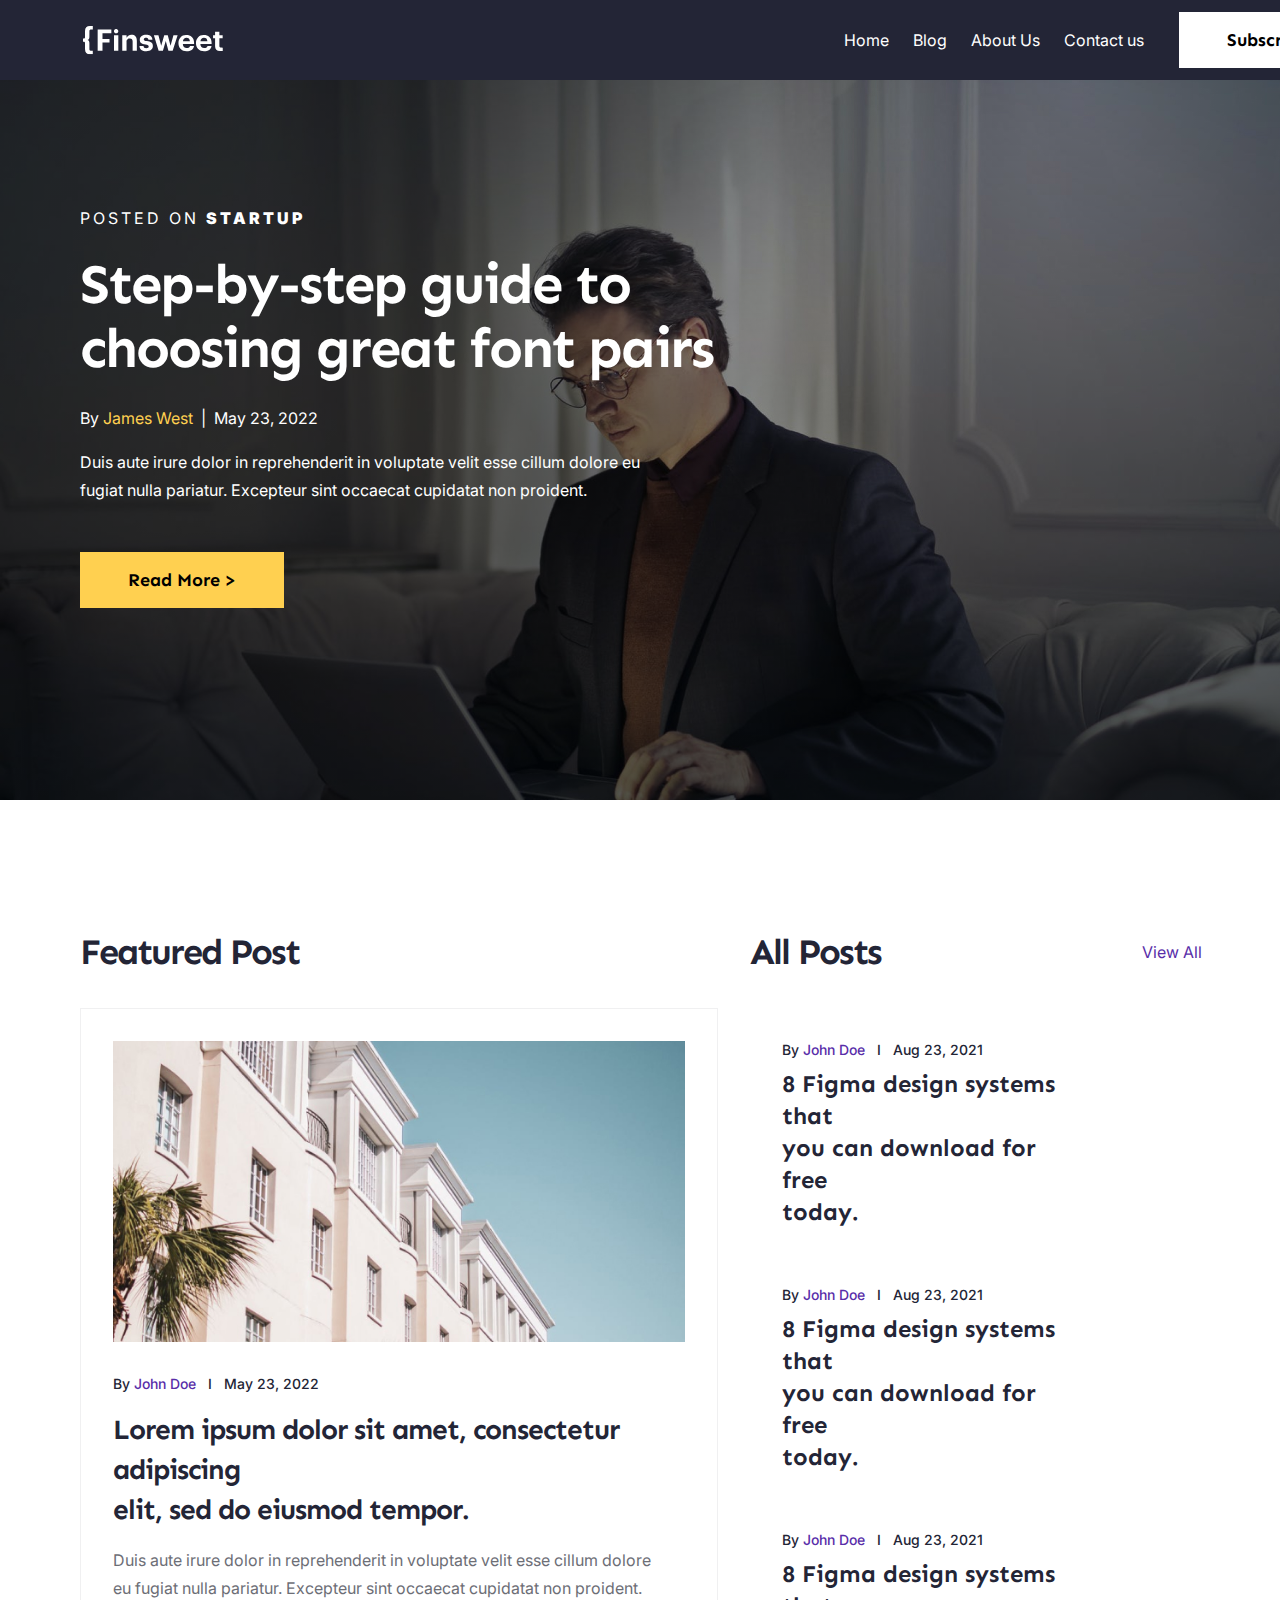
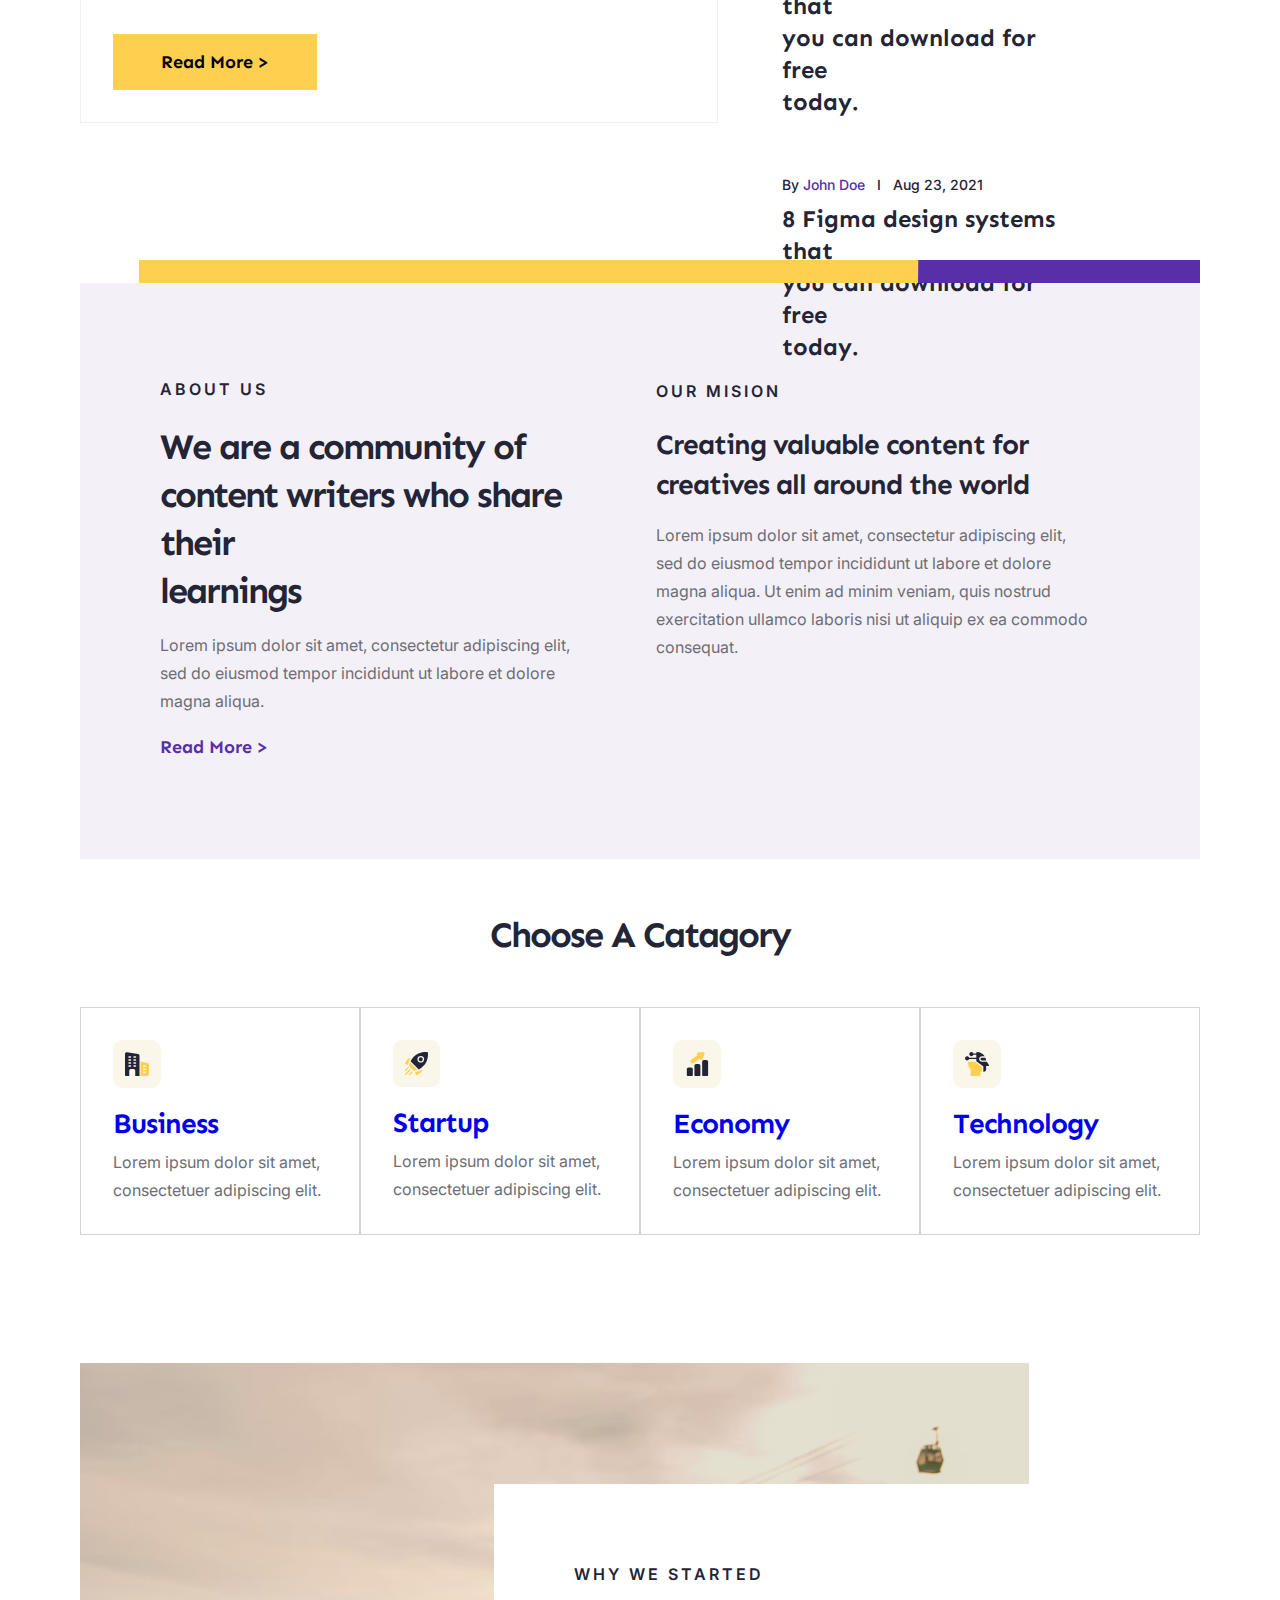
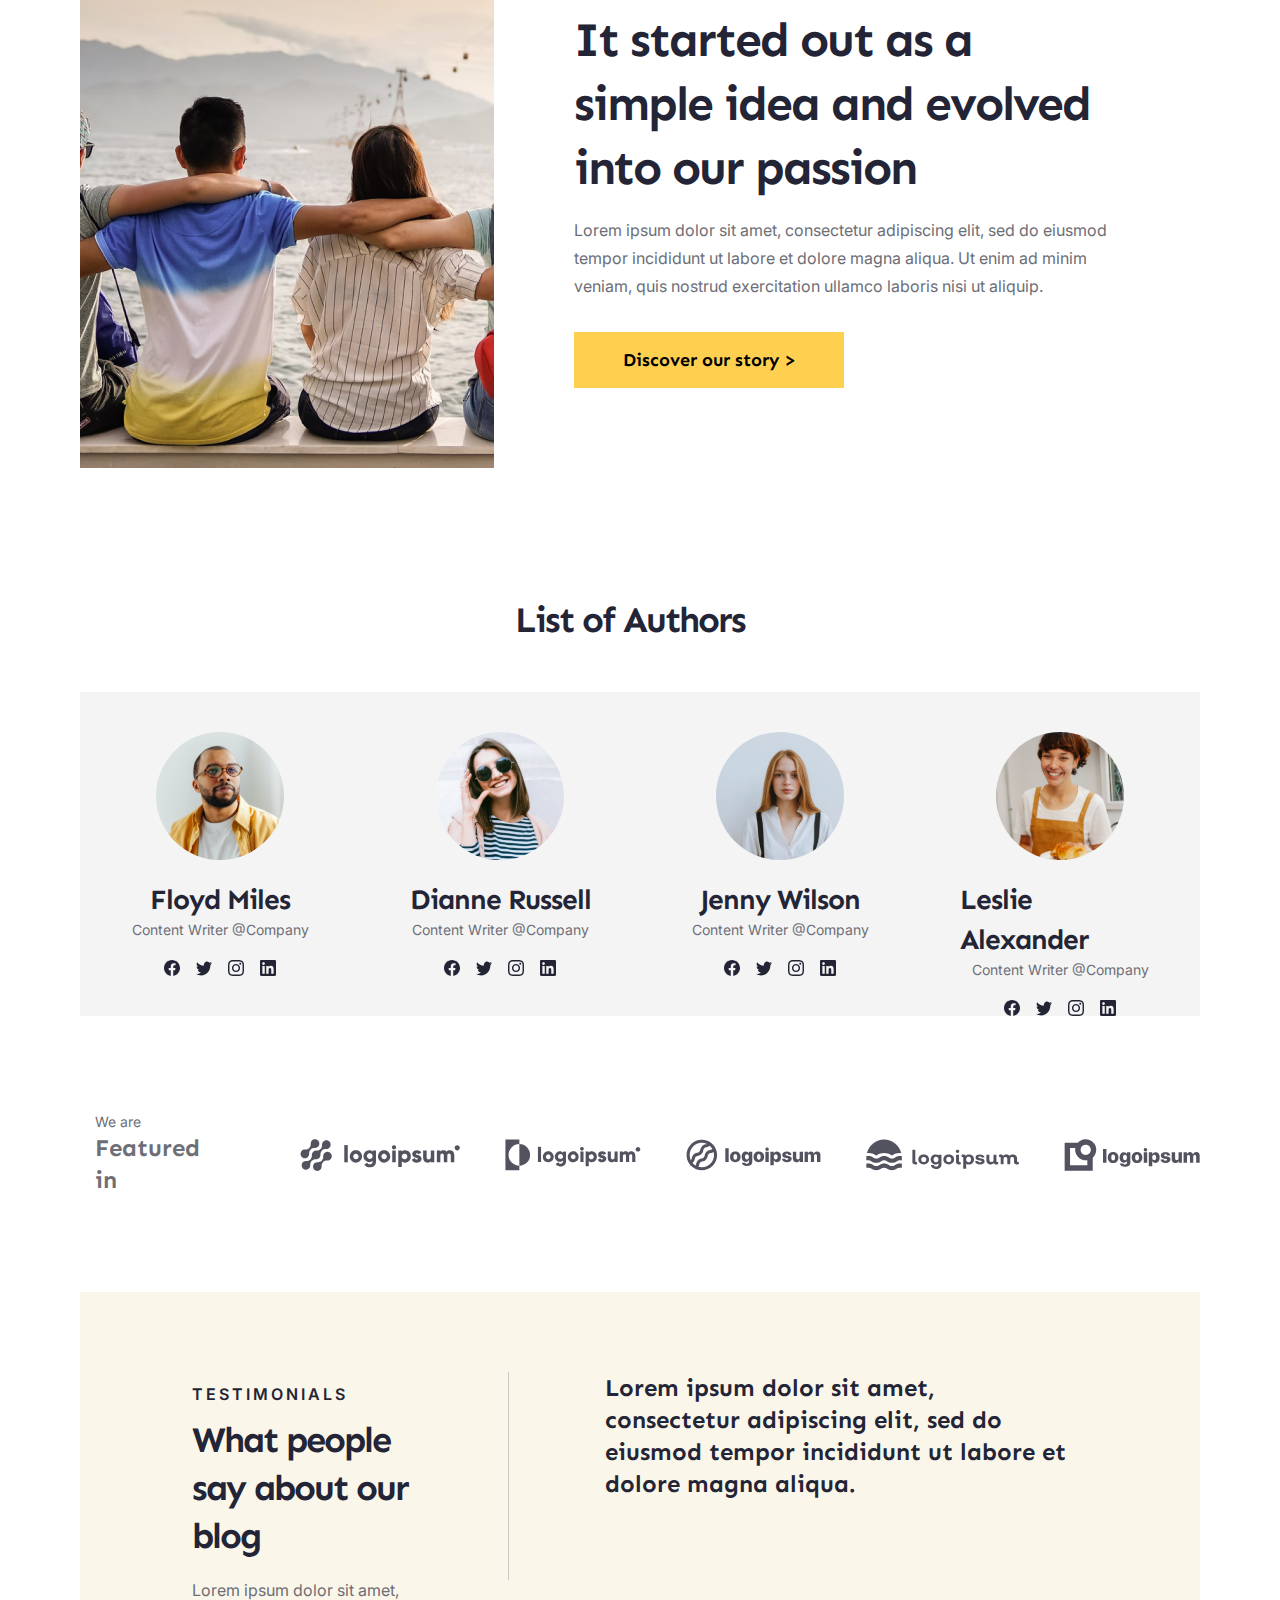
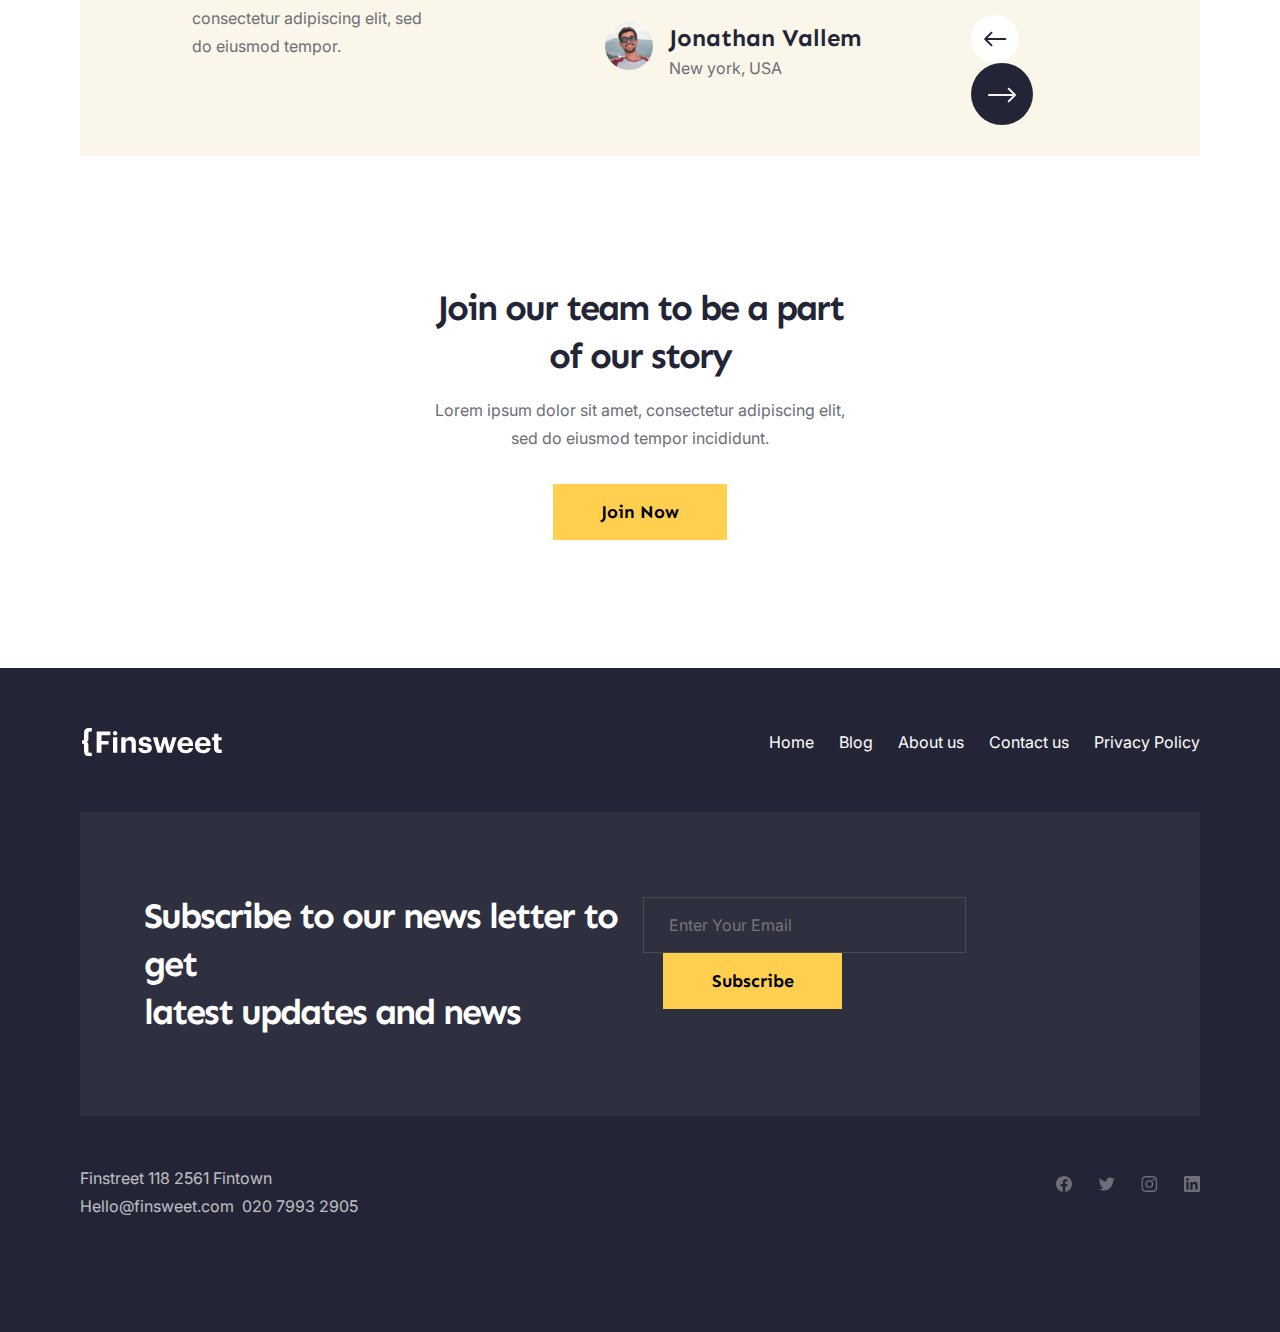
==== commit 2711ace5: "optimized images" ====
--- a/index.html
+++ b/index.html
@@ -1,318 +1,360 @@
 <!DOCTYPE html>
-<html lang="ru">	
-	<head>		
-		<title>Home - Finsweet</title>
-        <meta charset="UTF-8">		
-		<link rel="stylesheet" href="style.css">
-        <link rel="stylesheet" href="reset.css">
-        <link href="https://fonts.googleapis.com/css2?family=Sen:wght@400..800&display=swap" rel="stylesheet">
-        <link href="https://fonts.googleapis.com/css2?family=Inter:wght@100..900&display=swap" rel="stylesheet">
-		<meta name="viewport" content="width=device-width, initial-scale=1.0">
-	</head>
-
-    <body>
-        <header class="header">
-            <div class="header__contaner">
-                <img class="header__logo" src="vectorgraphics/finsweet-logo.svg">
-                <nav class="header__menu">                    
-                    <ul class="header__menu-list">
-                        <li class="header__menu-li"><a href="index.html" class="header__link">Home</a></li>
-                        <li class="header__menu-li"><a href="blog.html" class="header__link">Blog</a></li>
-                        <li class="header__menu-li"><a href="about-us.html" class="header__link">About Us</a></li>
-                        <li class="header__menu-li"><a href="contact-us.html" class="header__link">Contact us</a></li>
+<html lang="ru">
+
+<head>
+    <title>Home - Finsweet</title>
+    <meta charset="UTF-8">
+    <link rel="stylesheet" href="style.css">
+    <link rel="stylesheet" href="reset.css">
+    <link href="https://fonts.googleapis.com/css2?family=Sen:wght@400..800&display=swap" rel="stylesheet">
+    <link href="https://fonts.googleapis.com/css2?family=Inter:wght@100..900&display=swap" rel="stylesheet">
+    <meta name="viewport" content="width=device-width, initial-scale=1.0">
+</head>
+
+<body>
+    <header class="header">
+        <div class="header__contaner">
+            <img class="header__logo" src="vectorgraphics/finsweet-logo.svg">
+            <nav class="header__menu">
+                <ul class="header__menu-list">
+                    <li class="header__menu-li"><a href="index.html" class="header__link">Home</a></li>
+                    <li class="header__menu-li"><a href="blog.html" class="header__link">Blog</a></li>
+                    <li class="header__menu-li"><a href="about-us.html" class="header__link">About Us</a></li>
+                    <li class="header__menu-li"><a href="contact-us.html" class="header__link">Contact us</a></li>
+                </ul>
+            </nav>
+            <button class="btn header__btn">Subscribe</button>
+        </div>
+    </header>
+
+    <main class="home">
+        <div class="hero-info">
+            <div class="hero-info__conrainer">
+                <h6>POSTED ON <span style="font-weight: 900;">STARTUP</span></h6>
+                <h1 class="display hero-info__display">Step-by-step guide to choosing great font pairs</h1>
+                <p>By <a href="author.html" class="hero-info__link-author"><span style="color: #FFD050" ;> James
+                            West</span></a> &nbsp|&nbsp May 23, 2022</p>
+                <p>Duis aute irure dolor in reprehenderit in voluptate velit esse cillum dolore eu<br>
+                    fugiat nulla pariatur. Excepteur sint occaecat cupidatat non proident.</p>
+                <button class="btn hero-info__btn" onclick="document.location='blog-post.html'">Read More ></button>
+            </div>
+        </div>
+
+        <div class="posts">
+            <div class="posts__conrainer">
+                <div class="posts__featured-post">
+                    <h2>Featured Post</h2>
+                    <div class="posts__wrapper">
+                        <img class="posts__image" src="images/featured post.jpg">
+                        <div class="name-date posts__name-date"><label>By <a href="author.html"
+                                    class="posts__link-author"><span>John Doe</span></a> &nbsp I &nbsp May 23,
+                                2022</label></div>
+                        <div class="posts__info">
+                            <h3>Lorem ipsum dolor sit amet, consectetur adipiscing<br> elit, sed do eiusmod tempor.</h3>
+                            <p>Duis aute irure dolor in reprehenderit in voluptate velit esse cillum dolore<br>
+                                eu fugiat nulla pariatur. Excepteur sint occaecat cupidatat non proident.</p>
+                        </div>
+                        <button class="btn posts__btn" onclick="document.location='blog-post.html'">Read More ></button>
+                    </div>
+                </div>
+                <div class="posts__all-posts">
+                    <div class="posts__wrapper-all">
+                        <div class="posts__all-title">
+                            <h2>All Posts</h2>
+                            <a href="blog.html" class="posts__link"><span>View All</span></a>
+                        </div>
+                        <div class="posts__post-card">
+                            <div class="name-date posts__card-name-date">
+                                <label>By <a href="author.html" class="posts__link-author"><span>John
+                                            Doe</span></a> &nbsp I &nbsp Aug 23, 2021</label>
+                            </div>
+                            <a href="blog-post.html" class="posts__link-post">
+                                <h4>8 Figma design systems that<br> you can download for free<br> today.</h4>
+                            </a>
+                        </div>
+                        <div class="posts__post-card">
+                            <div class="name-date posts__card-name-date">
+                                <label>By <a href="author.html" class="posts__link-author"><span>John
+                                            Doe</span></a> &nbsp I &nbsp Aug 23, 2021</label>
+                            </div>
+                            <a href="blog-post.html" class="posts__link-post">
+                                <h4>8 Figma design systems that<br> you can download for free<br> today.</h4>
+                            </a>
+                        </div>
+                        <div class="posts__post-card">
+                            <div class="name-date posts__card-name-date">
+                                <label>By <a href="author.html" class="posts__link-author"><span>John
+                                            Doe</span></a> &nbsp I &nbsp Aug 23, 2021</label>
+                            </div>
+                            <a href="blog-post.html" class="posts__link-post">
+                                <h4>8 Figma design systems that<br> you can download for free<br> today.</h4>
+                            </a>
+                        </div>
+                        <div class="posts__post-card">
+                            <div class="name-date posts__card-name-date">
+                                <label>By <a href="author.html" class="posts__link-author"><span>John
+                                            Doe</span></a> &nbsp I &nbsp Aug 23, 2021</label>
+                            </div>
+                            <a href="blog-post.html" class="posts__link-post">
+                                <h4>8 Figma design systems that<br> you can download for free<br> today.</h4>
+                            </a>
+                        </div>
+                    </div>
+                </div>
+            </div>
+        </div>
+
+        <div class="about-mision">
+            <div class="about-mision__conrainer">
+                <div class="about-mision__pattern">
+                    <img src="vectorgraphics/pattern.svg">
+                </div>
+                <div class="about-mision__wrapper">
+                    <div class="about-mision__about-us">
+                        <h6>ABOUT US</h6>
+                        <h2>We are a community of<br> content writers who share their<br> learnings</h2>
+                        <p>Lorem ipsum dolor sit amet, consectetur adipiscing elit, sed do eiusmod tempor incididunt ut
+                            labore et dolore magna aliqua.</p>
+                        <a href="about-us.html" class="about-mision__link"><span>Read More ></span></a>
+                    </div>
+                    <div class="about-mision__our-mision">
+                        <h6>OUR MISION</h6>
+                        <h3>Creating valuable content for<br> creatives all around the world</h3>
+                        <p>Lorem ipsum dolor sit amet, consectetur adipiscing elit, sed do eiusmod tempor incididunt ut
+                            labore et dolore magna aliqua.
+                            Ut enim ad minim veniam, quis nostrud exercitation ullamco laboris nisi ut aliquip ex ea
+                            commodo consequat.</p>
+                    </div>
+                </div>
+            </div>
+        </div>
+
+        <div class="choose">
+            <div class="choose__conrainer">
+                <div class="choose__title">
+                    <h2>Choose A Catagory</h2>
+                </div>
+                <div class="choose__catagories">
+                    <div class="choose__item">
+                        <a href="category.html" class="choose__item__link">
+                            <img class="choose__icon" src="vectorgraphics/icons/icon-1.svg">
+                            <h3>Business</h3>
+                            <p>Lorem ipsum dolor sit amet,<br> consectetuer adipiscing elit.</p>
+                        </a>
+                    </div>
+                    <div class="choose__item">
+                        <a href="category.html" class="choose__item__link">
+                            <img class="choose__icon choose__icon-2" src="vectorgraphics/icons/icon-2.svg">
+                            <h3>Startup</h3>
+                            <p>Lorem ipsum dolor sit amet,<br> consectetuer adipiscing elit.</p>
+                        </a>
+                    </div>
+                    <div class="choose__item">
+                        <a href="category.html" class="choose__item__link">
+                            <img class="choose__icon" src="vectorgraphics/icons/icon-3.svg">
+                            <h3>Economy</h3>
+                            <p>Lorem ipsum dolor sit amet,<br> consectetuer adipiscing elit.</p>
+                        </a>
+                    </div>
+                    <div class="choose__item">
+                        <a href="category.html" class="choose__item__link">
+                            <img class="choose__icon" src="vectorgraphics/icons/icon-4.svg">
+                            <h3>Technology</h3>
+                            <p>Lorem ipsum dolor sit amet,<br> consectetuer adipiscing elit.</p>
+                        </a>
+                    </div>
+                </div>
+            </div>
+        </div>
+
+        <div class="special-post">
+            <div class="special-post__conrainer">
+                <div class="special-post__content">
+                    <h6>WHY WE STARTED</h6>
+                    <h1>It started out as a simple idea and evolved into our passion</h1>
+                    <p>Lorem ipsum dolor sit amet, consectetur adipiscing elit, sed do eiusmod
+                        tempor incididunt ut labore et dolore magna aliqua. Ut enim ad minim
+                        veniam, quis nostrud exercitation ullamco laboris nisi ut aliquip.
+                    </p>
+                    <button class="btn special-post__btn" onclick="document.location='about-us.html'">Discover our story
+                        ></button>
+                </div>
+            </div>
+        </div>
+
+        <div class="list-of-authors">
+            <div class="list-of-authors__conrainer">
+                <div class="list-of-authors__title">
+                    <h2>List of Authors</h2>
+                </div>
+                <div class="list-of-authors__authors">
+                    <div class="list-of-authors__item">
+                        <a class="list-of-authors__link-author" href="author.html"><img class="list-of-authors__image"
+                                src="images/author-1.svg"></a>
+                        <h3>Floyd Miles</h3>
+                        <p>Content Writer @Company</p>
+                        <div class="social-wrapper list-of-authors__social-wrapper">
+                            <a class="list-of-authors__social-logo" href=""><img
+                                    src="vectorgraphics/icons/Facebook.svg"></a>
+                            <a class="list-of-authors__social-logo" href=""><img
+                                    src="vectorgraphics/icons/twitter.svg"></a>
+                            <a class="list-of-authors__social-logo" href=""><img
+                                    src="vectorgraphics/icons/instagram.svg"></a>
+                            <a class="list-of-authors__social-logo" href=""><img
+                                    src="vectorgraphics/icons/LinkedIn.svg"></a>
+                        </div>
+
+                    </div>
+                    <div class="list-of-authors__item">
+                        <a class="list-of-authors__link-author" href="author.html"><img class="list-of-authors__image"
+                                src="images/author-2.svg"></a>
+                        <h3>Dianne Russell</h3>
+                        <p>Content Writer @Company</p>
+                        <div class="social-wrapper list-of-authors__social-wrapper">
+                            <a class="list-of-authors__social-logo" href=""><img
+                                    src="vectorgraphics/icons/Facebook.svg"></a>
+                            <a class="list-of-authors__social-logo" href=""><img
+                                    src="vectorgraphics/icons/twitter.svg"></a>
+                            <a class="list-of-authors__social-logo" href=""><img
+                                    src="vectorgraphics/icons/instagram.svg"></a>
+                            <a class="list-of-authors__social-logo" href=""><img
+                                    src="vectorgraphics/icons/LinkedIn.svg"></a>
+                        </div>
+                    </div>
+                    <div class="list-of-authors__item">
+                        <a class="list-of-authors__link-author" href="author.html"><img class="list-of-authors__image"
+                                src="images/author-3.svg"></a>
+                        <h3>Jenny Wilson</h3>
+                        <p>Content Writer @Company</p>
+                        <div class="social-wrapper list-of-authors__social-wrapper">
+                            <a class="list-of-authors__social-logo" href=""><img
+                                    src="vectorgraphics/icons/Facebook.svg"></a>
+                            <a class="list-of-authors__social-logo" href=""><img
+                                    src="vectorgraphics/icons/twitter.svg"></a>
+                            <a class="list-of-authors__social-logo" href=""><img
+                                    src="vectorgraphics/icons/instagram.svg"></a>
+                            <a class="list-of-authors__social-logo" href=""><img
+                                    src="vectorgraphics/icons/LinkedIn.svg"></a>
+                        </div>
+                    </div>
+                    <div class="list-of-authors__item">
+                        <a class="list-of-authors__link-author" href="author.html"><img class="list-of-authors__image"
+                                src="images/author-4.svg"></a>
+                        <h3>Leslie Alexander</h3>
+                        <p>Content Writer @Company</p>
+                        <div class="social-wrapper list-of-authors__social-wrapper">
+                            <a class="list-of-authors__social-logo" href=""><img
+                                    src="vectorgraphics/icons/Facebook.svg"></a>
+                            <a class="list-of-authors__social-logo" href=""><img
+                                    src="vectorgraphics/icons/twitter.svg"></a>
+                            <a class="list-of-authors__social-logo" href=""><img
+                                    src="vectorgraphics/icons/instagram.svg"></a>
+                            <a class="list-of-authors__social-logo" href=""><img
+                                    src="vectorgraphics/icons/LinkedIn.svg"></a>
+                        </div>
+                    </div>
+                </div>
+            </div>
+        </div>
+
+        <div class="logo-component">
+            <div class="logo-component__conrainer">
+                <div class="logo-component__text">
+                    <p>We are</p>
+                    <h4>Featured in</h4>
+                </div>
+                <div class="logo-component__logo-wrapper">
+                    <img class="logo-component__image" src="vectorgraphics/logos/logo-1.svg">
+                    <img class="logo-component__image" src="vectorgraphics/logos/logo-2.svg">
+                    <img class="logo-component__image" src="vectorgraphics/logos/logo-3.svg">
+                    <img class="logo-component__image" src="vectorgraphics/logos/logo-4.svg">
+                    <img class="logo-component__image" src="vectorgraphics/logos/logo-5.svg">
+                </div>
+            </div>
+        </div>
+
+        <div class="testimonials">
+            <div class="testimonials__conrainer">
+                <div class="testimonials__heading">
+                    <h6>TESTIMONIALS</h6>
+                    <h2>What people say about our blog</h2>
+                    <p>Lorem ipsum dolor sit amet, consectetur adipiscing elit, sed do eiusmod tempor.</p>
+                </div>
+                <div class="testimonials__division">
+                    <img class="testimonials__line" src="vectorgraphics/line-1.svg">
+                </div>
+                <div class="testimonials__messages">
+                    <h4>Lorem ipsum dolor sit amet,<br> consectetur adipiscing elit, sed do<br> eiusmod tempor
+                        incididunt ut labore et<br> dolore magna aliqua.</h4>
+                    <div class="testimonials__profile-and-buttons">
+                        <div class="testimonials__profile">
+                            <img class="testimonials__profile-image" src="images/profile-pic.svg">
+                            <div class="testimonials__profile-name">
+                                <h4>Jonathan Vallem</h4>
+                                <p>New york, USA</p>
+                            </div>
+                        </div>
+                        <div class="testimonials__buttons">
+                            <button class="testimonials-btn"><img class="testimonials__button-back"
+                                    src="vectorgraphics/back-button.svg"></button>
+                            <button class="testimonials-btn"><img class="testimonials__button-next"
+                                    src="vectorgraphics/next-button.svg"></button>
+                        </div>
+                    </div>
+                </div>
+            </div>
+        </div>
+
+        <div class="join-team">
+            <div class="join-team__conrainer">
+                <h2>Join our team to be a part of our story</h2>
+                <p>Lorem ipsum dolor sit amet, consectetur adipiscing elit, sed do eiusmod tempor incididunt.</p>
+                <button class="btn join-team__btn">Join Now</button>
+            </div>
+        </div>
+    </main>
+
+    <footer class="footer">
+        <div class="footer__conrainer">
+            <div class="footer__top">
+                <img class="footer__logo" src="vectorgraphics/finsweet-logo.svg">
+                <nav class="footer__menu">
+                    <ul class="footer__menu-list">
+                        <li class="footer__menu-li"><a href="index.html" class="footer__link">Home</a></li>
+                        <li class="footer__menu-li"><a href="blog.html" class="footer__link">Blog</a></li>
+                        <li class="footer__menu-li"><a href="about-us.html" class="footer__link">About us</a></li>
+                        <li class="footer__menu-li"><a href="contact-us.html" class="footer__link">Contact us</a></li>
+                        <li class="footer__menu-li"><a href="privacy-policy.html" class="footer__link">Privacy
+                                Policy</a></li>
                     </ul>
                 </nav>
-                <button class="btn header__btn">Subscribe</button>
-            </div>
-        </header>
-
-        <main class="home">
-            <div class="hero-info">
-                <div class="hero-info__conrainer">
-                    <h6>POSTED ON <span style="font-weight: 900;">STARTUP</span></h6>
-                    <h1 class="display hero-info__display">Step-by-step guide to choosing great font pairs</h1>
-                    <p>By <a href="author.html" class="hero-info__link-author"><span style="color: #FFD050";> James West</span></a> &nbsp|&nbsp May 23, 2022</p>
-                    <p>Duis aute irure dolor in reprehenderit in voluptate velit esse cillum dolore eu<br>
-                        fugiat nulla pariatur. Excepteur sint occaecat cupidatat non proident.</p>
-                    <button class="btn hero-info__btn" onclick="document.location='blog-post.html'">Read More ></button>
-                </div>
-            </div>
-
-            <div class="posts">
-                <div class="posts__conrainer">
-                    <div class="posts__featured-post">
-                        <h2>Featured Post</h2>
-                        <div class="posts__wrapper">
-                            <img class="posts__image" src="images/featured post.svg">
-                            <div class="name-date posts__name-date"><label>By <span>John Doe</span> &nbsp I &nbsp May 23, 2022</label></div>
-                            <div class="posts__info">
-                                <h3>Lorem ipsum dolor sit amet, consectetur adipiscing<br> elit, sed do eiusmod tempor.</h3>
-                                <p>Duis aute irure dolor in reprehenderit in voluptate velit esse cillum dolore<br>
-                                   eu fugiat nulla pariatur. Excepteur sint occaecat cupidatat non proident.</p>
-                            </div>
-                            <button class="btn posts__btn" onclick="document.location='blog-post.html'">Read More ></button>                            
-                        </div>
-                    </div>
-                    <div class="posts__all-posts">
-                        <div class="posts__wrapper-all">
-                            <div class="posts__all-title">
-                                <h2>All Posts</h2>
-                                <a href="blog.html" class="posts__all-posts__link"><span>View All</span></a>
-                            </div>
-                            <div class="posts__post-card">
-                                <div class="name-date posts__card-name-date">                                                                        
-                                    <label>By <a href="#" class="posts__all-posts__link-author"><span>John Doe</span></a> &nbsp I &nbsp Aug 23, 2021</label>
-                                </div>
-                                <a href="#" class="posts__all-posts__link-post"><h4>8 Figma design systems that<br> you can download for free<br> today.</h4></a>                                    
-                            </div>
-                            <div class="posts__post-card">
-                                <div class="name-date posts__card-name-date">                                                                        
-                                    <label>By <a href="#" class="posts__all-posts__link-author"><span>John Doe</span></a> &nbsp I &nbsp Aug 23, 2021</label>
-                                </div>
-                                <a href="#" class="posts__all-posts__link-post"><h4>8 Figma design systems that<br> you can download for free<br> today.</h4></a>                                    
-                            </div>
-                            <div class="posts__post-card">
-                                <div class="name-date posts__card-name-date">                                                                        
-                                    <label>By <a href="#" class="posts__all-posts__link-author"><span>John Doe</span></a> &nbsp I &nbsp Aug 23, 2021</label>
-                                </div>
-                                <a href="#" class="posts__all-posts__link-post"><h4>8 Figma design systems that<br> you can download for free<br> today.</h4></a>                                    
-                            </div>
-                            <div class="posts__post-card">
-                                <div class="name-date posts__card-name-date">                                                                        
-                                    <label>By <a href="#" class="posts__all-posts__link-author"><span>John Doe</span></a> &nbsp I &nbsp Aug 23, 2021</label>
-                                </div>
-                                <a href="#" class="posts__all-posts__link-post"><h4>8 Figma design systems that<br> you can download for free<br> today.</h4></a>                                    
-                            </div>               
-                        </div>                        
-                    </div>
-                </div>  
-            </div>
-
-            <div class="about-mision">
-                <div class="about-mision__conrainer">
-                    <div class="about-mision__pattern">
-                        <img src="vectorgraphics/pattern.svg">                        
-                    </div>
-                    <div class="about-mision__wrapper">
-                        <div class="about-mision__about-us">
-                            <h6>ABOUT US</h6>
-                            <h2>We are a community of<br> content writers who share their<br> learnings</h2>
-                            <p>Lorem ipsum dolor sit amet, consectetur adipiscing elit, sed do eiusmod tempor incididunt ut labore et dolore magna aliqua.</p>
-                            <a href="#" class="about-mision__link"><span>Read More ></span></a>
-                        </div>
-                        <div class="about-mision__our-mision">
-                            <h6>OUR MISION</h6>
-                            <h3>Creating valuable content for<br> creatives all around the world</h3>
-                            <p>Lorem ipsum dolor sit amet, consectetur adipiscing elit, sed do eiusmod tempor incididunt ut labore et dolore magna aliqua. 
-                            Ut enim ad minim veniam, quis nostrud exercitation ullamco laboris nisi ut aliquip ex ea commodo consequat.</p>
-                        </div>
-                    </div>
-                </div>
-            </div>
-
-            <div class="choose">
-                <div class="choose__conrainer">
-                    <div class="choose__title">
-                        <h2>Choose A Catagory</h2>
-                    </div>                    
-                    <div class="choose__catagories">
-                        <div class="choose__item">
-                            <a href="category.html" class="choose__item__link">
-                                <img class="choose__icon" src="vectorgraphics/icons/icon-1.svg">
-                                <h3>Business</h3>
-                                <p>Lorem ipsum dolor sit amet,<br> consectetuer adipiscing elit.</p>
-                             </a>
-                        </div>
-                        <div class="choose__item">
-                            <a href="#" class="choose__item__link">
-                                <img class="choose__icon choose__icon-2" src="vectorgraphics/icons/icon-2.svg">
-                                <h3>Startup</h3>
-                                <p>Lorem ipsum dolor sit amet,<br> consectetuer adipiscing elit.</p>
-                            </a>
-                        </div>
-                        <div class="choose__item">
-                            <a href="#" class="choose__item__link">
-                                <img class="choose__icon" src="vectorgraphics/icons/icon-3.svg">
-                                <h3>Economy</h3>
-                                <p>Lorem ipsum dolor sit amet,<br> consectetuer adipiscing elit.</p>
-                            </a>
-                        </div>
-                        <div class="choose__item">
-                            <a href="#" class="choose__item__link">
-                                <img class="choose__icon" src="vectorgraphics/icons/icon-4.svg">
-                                <h3>Technology</h3>
-                                <p>Lorem ipsum dolor sit amet,<br> consectetuer adipiscing elit.</p>
-                            </a>
-                        </div>
-                    </div>
-                </div>
-            </div>
-
-            <div class="special-post">
-                <div class="special-post__conrainer">
-                    <div class="special-post__content">
-                        <h6>WHY WE STARTED</h6>
-                        <h1>It started out as a simple idea and evolved into our passion</h1>
-                        <p>Lorem ipsum dolor sit amet, consectetur adipiscing elit, sed do eiusmod
-                            tempor incididunt ut labore et dolore magna aliqua. Ut enim ad minim
-                            veniam, quis nostrud exercitation ullamco laboris nisi ut aliquip.
-                        </p>
-                        <button class="btn special-post__btn">Discover our story ></button>
-                    </div>
-                </div>
-            </div>
-
-            <div class="list-of-authors">
-                <div class="list-of-authors__conrainer">
-                    <div class="list-of-authors__title">
-                        <h2>List of Authors</h2>
-                    </div>                    
-                    <div class="list-of-authors__authors">
-                        <div class="list-of-authors__item">
-                            <a class="list-of-authors__link-author" href="#"><img class="list-of-authors__image" src="images/author-1.svg"></a>                            
-                            <h3>Floyd Miles</h3>
-                            <p>Content Writer @Company</p>
-                            <div class="social-wrapper list-of-authors__social-wrapper">
-                                <a class="list-of-authors__social-logo" href=""><img src="vectorgraphics/icons/Facebook.svg"></a>
-                                <a class="list-of-authors__social-logo" href=""><img src="vectorgraphics/icons/twitter.svg"></a>
-                                <a class="list-of-authors__social-logo" href=""><img src="vectorgraphics/icons/instagram.svg"></a>
-                                <a class="list-of-authors__social-logo" href=""><img src="vectorgraphics/icons/LinkedIn.svg"></a>
-                            </div>
-                            
-                        </div>
-                        <div class="list-of-authors__item">
-                            <a class="list-of-authors__link-author" href="#"><img class="list-of-authors__image" src="images/author-2.svg"></a>
-                            <h3>Dianne Russell</h3>
-                            <p>Content Writer @Company</p>
-                            <div class="social-wrapper list-of-authors__social-wrapper">
-                                <a class="list-of-authors__social-logo" href=""><img src="vectorgraphics/icons/Facebook.svg"></a>
-                                <a class="list-of-authors__social-logo" href=""><img src="vectorgraphics/icons/twitter.svg"></a>
-                                <a class="list-of-authors__social-logo" href=""><img src="vectorgraphics/icons/instagram.svg"></a>
-                                <a class="list-of-authors__social-logo" href=""><img src="vectorgraphics/icons/LinkedIn.svg"></a>
-                            </div>
-                        </div>
-                        <div class="list-of-authors__item">
-                            <a class="list-of-authors__link-author" href="#"><img class="list-of-authors__image" src="images/author-3.svg"></a>
-                            <h3>Jenny Wilson</h3>
-                            <p>Content Writer @Company</p>
-                            <div class="social-wrapper list-of-authors__social-wrapper">
-                                <a class="list-of-authors__social-logo" href=""><img src="vectorgraphics/icons/Facebook.svg"></a>
-                                <a class="list-of-authors__social-logo" href=""><img src="vectorgraphics/icons/twitter.svg"></a>
-                                <a class="list-of-authors__social-logo" href=""><img src="vectorgraphics/icons/instagram.svg"></a>
-                                <a class="list-of-authors__social-logo" href=""><img src="vectorgraphics/icons/LinkedIn.svg"></a>
-                            </div>
-                        </div>
-                        <div class="list-of-authors__item">
-                            <a class="list-of-authors__link-author" href="#"><img class="list-of-authors__image" src="images/author-4.svg"></a>
-                            <h3>Leslie Alexander</h3>
-                            <p>Content Writer @Company</p>
-                            <div class="social-wrapper list-of-authors__social-wrapper">
-                                <a class="list-of-authors__social-logo" href=""><img src="vectorgraphics/icons/Facebook.svg"></a>
-                                <a class="list-of-authors__social-logo" href=""><img src="vectorgraphics/icons/twitter.svg"></a>
-                                <a class="list-of-authors__social-logo" href=""><img src="vectorgraphics/icons/instagram.svg"></a>
-                                <a class="list-of-authors__social-logo" href=""><img src="vectorgraphics/icons/LinkedIn.svg"></a>
-                            </div>
-                        </div>
-                    </div>
-                </div>
-            </div>
-
-            <div class="logo-component">
-                <div class="logo-component__conrainer">
-                    <div class="logo-component__text">
-                        <p>We are</p>
-                        <h4>Featured in</h4>
-                    </div>
-                    <div class="logo-component__logo-wrapper">
-                        <img class="logo-component__image" src="vectorgraphics/logos/logo-1.svg">
-                        <img class="logo-component__image" src="vectorgraphics/logos/logo-2.svg">
-                        <img class="logo-component__image" src="vectorgraphics/logos/logo-3.svg">
-                        <img class="logo-component__image" src="vectorgraphics/logos/logo-4.svg">
-                        <img class="logo-component__image" src="vectorgraphics/logos/logo-5.svg">
-                    </div>
-                </div>
-            </div>
-
-            <div class="testimonials">
-                <div class="testimonials__conrainer">
-                    <div class="testimonials__heading">
-                        <h6>TESTIMONIALS</h6>
-                        <h2>What people say about our blog</h2>
-                        <p>Lorem ipsum dolor sit amet, consectetur adipiscing elit, sed do eiusmod tempor.</p>
-                    </div>
-                    <div class="testimonials__division">
-                        <img class="testimonials__line" src="vectorgraphics/line-1.svg">                        
-                    </div>
-                    <div class="testimonials__messages">
-                        <h4>Lorem ipsum dolor sit amet,<br> consectetur adipiscing elit, sed do<br> eiusmod tempor
-                            incididunt ut labore et<br> dolore magna aliqua.</h4>
-                        <div class="testimonials__profile-and-buttons">
-                            <div class="testimonials__profile">
-                                <img class="testimonials__profile-image" src="images/profile-pic.svg">
-                                <div class="testimonials__profile-name">
-                                    <h4>Jonathan Vallem</h4>
-                                    <p>New york, USA</p>
-                                </div>
-                            </div>
-                            <div class="testimonials__buttons">
-                                <button class="testimonials-btn"><img class="testimonials__button-back" src="vectorgraphics/back-button.svg"></button>
-                                <button class="testimonials-btn"><img class="testimonials__button-next" src="vectorgraphics/next-button.svg"></button>
-                            </div>
-                        </div>                        
-                    </div>
-                </div>
-            </div>
-
-            <div class="join-team">
-                <div class="join-team__conrainer">
-                    <h2>Join our team to be a part of our story</h2>
-                    <p>Lorem ipsum dolor sit amet, consectetur adipiscing elit, sed do eiusmod tempor incididunt.</p>
-                    <button class="btn join-team__btn">Join Now</button>
-                </div>
-            </div>
-        </main>
-
-        <footer class="footer">
-            <div class="footer__conrainer">
-                <div class="footer__top">
-                    <img class="footer__logo" src="vectorgraphics/finsweet-logo.svg">
-                    <nav class="footer__menu">                    
-                        <ul class="footer__menu-list">
-                            <li class="footer__menu-li"><a href="index.html" class="footer__link">Home</a></li>
-                            <li class="footer__menu-li"><a href="blog.html" class="footer__link">Blog</a></li>
-                            <li class="footer__menu-li"><a href="about-us.html" class="footer__link">About us</a></li>
-                            <li class="footer__menu-li"><a href="contact-us.html" class="footer__link">Contact us</a></li>
-                            <li class="footer__menu-li"><a href="privacy-policy.html" class="footer__link">Privacy Policy</a></li>
-                        </ul>
-                    </nav>                    
-                </div>
-
-                <div class="footer__subscription-form">
-                    <h2>Subscribe to our news letter to get<br> latest updates and news</h2>
-                    <div class="footer__form">
-                        <form action="#" method="get">
-                            <label for="email"></label>
-                            <input type="email" placeholder="Enter Your Email" id="email">
-                            <button type="submit" class="btn footer__btn">Subscribe</button>
-                        </form>
-                    </div>
-                </div>
-
-                <div class="footer__bottom">
-                    <div class="footer__address">
-                        <p>Finstreet 118 2561 Fintown<br>
-                        Hello@finsweet.com&nbsp  020 7993 2905</p>
-                    </div>
-                    <div class="footer__social-wrapper">
-                        <a class="footer__social-logo" href=""><img src="vectorgraphics/icons/facebook-grey.svg"></a>
-                        <a class="footer__social-logo" href=""><img src="vectorgraphics/icons/twitter-grey.svg"></a>
-                        <a class="footer__social-logo" href=""><img src="vectorgraphics/icons/instagram-grey.svg"></a>
-                        <a class="footer__social-logo" href=""><img src="vectorgraphics/icons/linkedIn-grey.svg"></a>
-                    </div>                   
-                </div>
-            </div>
-        </footer>
-
-        <script src="js/animations.js"></script>
-    </body>
+            </div>
+
+            <div class="footer__subscription-form">
+                <h2>Subscribe to our news letter to get<br> latest updates and news</h2>
+                <div class="footer__form">
+                    <form action="#" method="get">
+                        <label for="email"></label>
+                        <input type="email" placeholder="Enter Your Email" id="email">
+                        <button type="submit" class="btn footer__btn">Subscribe</button>
+                    </form>
+                </div>
+            </div>
+
+            <div class="footer__bottom">
+                <div class="footer__address">
+                    <p>Finstreet 118 2561 Fintown<br>
+                        Hello@finsweet.com&nbsp 020 7993 2905</p>
+                </div>
+                <div class="footer__social-wrapper">
+                    <a class="footer__social-logo" href=""><img src="vectorgraphics/icons/facebook-grey.svg"></a>
+                    <a class="footer__social-logo" href=""><img src="vectorgraphics/icons/twitter-grey.svg"></a>
+                    <a class="footer__social-logo" href=""><img src="vectorgraphics/icons/instagram-grey.svg"></a>
+                    <a class="footer__social-logo" href=""><img src="vectorgraphics/icons/linkedIn-grey.svg"></a>
+                </div>
+            </div>
+        </div>
+    </footer>
+</body>
+
 </html>--- a/style.css
+++ b/style.css
@@ -19,7 +19,7 @@
 button:hover {
     background-color: #EDC14A;    
     transition: background-color 0.3s ease-in;
-  }
+}
 
 .header__contaner{       
     display: flex;    
@@ -82,12 +82,12 @@
 .header__btn:hover {
     background-color: #F4F4F4;    
     transition: background-color 0.3s ease-in;
-  }
+}
 
 .hero-info{    
     height: 720px;
     background-image: url("images/overlay.svg"),
-                      url("images/man.svg");
+                    url("images/man.jpg");
     padding: 128px 556px 192px 80px;
     
 }
@@ -247,7 +247,7 @@
     transition: background-color 0.7s ease; 
 }
 
-.posts__post-card_selected{
+.posts__post-card:hover{
     background-color: #FBF6EA;
 }
 
@@ -335,7 +335,7 @@
     justify-content: space-between
 }
 
-.choose__item__link{
+.choose__item-link{
     text-decoration: none;
     color: #232536;
 }
@@ -348,7 +348,7 @@
     transition: background-color 0.7s ease;    
 }
 
-.choose__item_selected{
+.choose__item:hover{
     background-color: #FFD050;
     border: 1px solid #FFD050;  
 }
@@ -378,7 +378,7 @@
 .special-post__conrainer{
     position: relative;
     height: 705px;
-    background-image: url("images/special-post.svg");
+    background-image: url("images/special-post.jpg");
     background-repeat: no-repeat;
 }
 
@@ -445,7 +445,7 @@
     background-color: #F4F4F4;     
 }
 
-.list-of-authors__item_hover{
+.list-of-authors__item:hover{
     background-color: #FBF6EA;     
 }
 
@@ -965,7 +965,7 @@
 
 .overview__contaner{    
     height: 444px;
-    background-image: url(images/overview-img.svg);
+    background-image: url(images/overview-img.jpg);
     position: relative;
 }
 
@@ -1197,7 +1197,7 @@
 }
 
 
-.category-section__category-card_selected{
+.category-section__category-card:hover{
     background-color: #FFD050;
     border: 1px solid #FFD050;  
 }
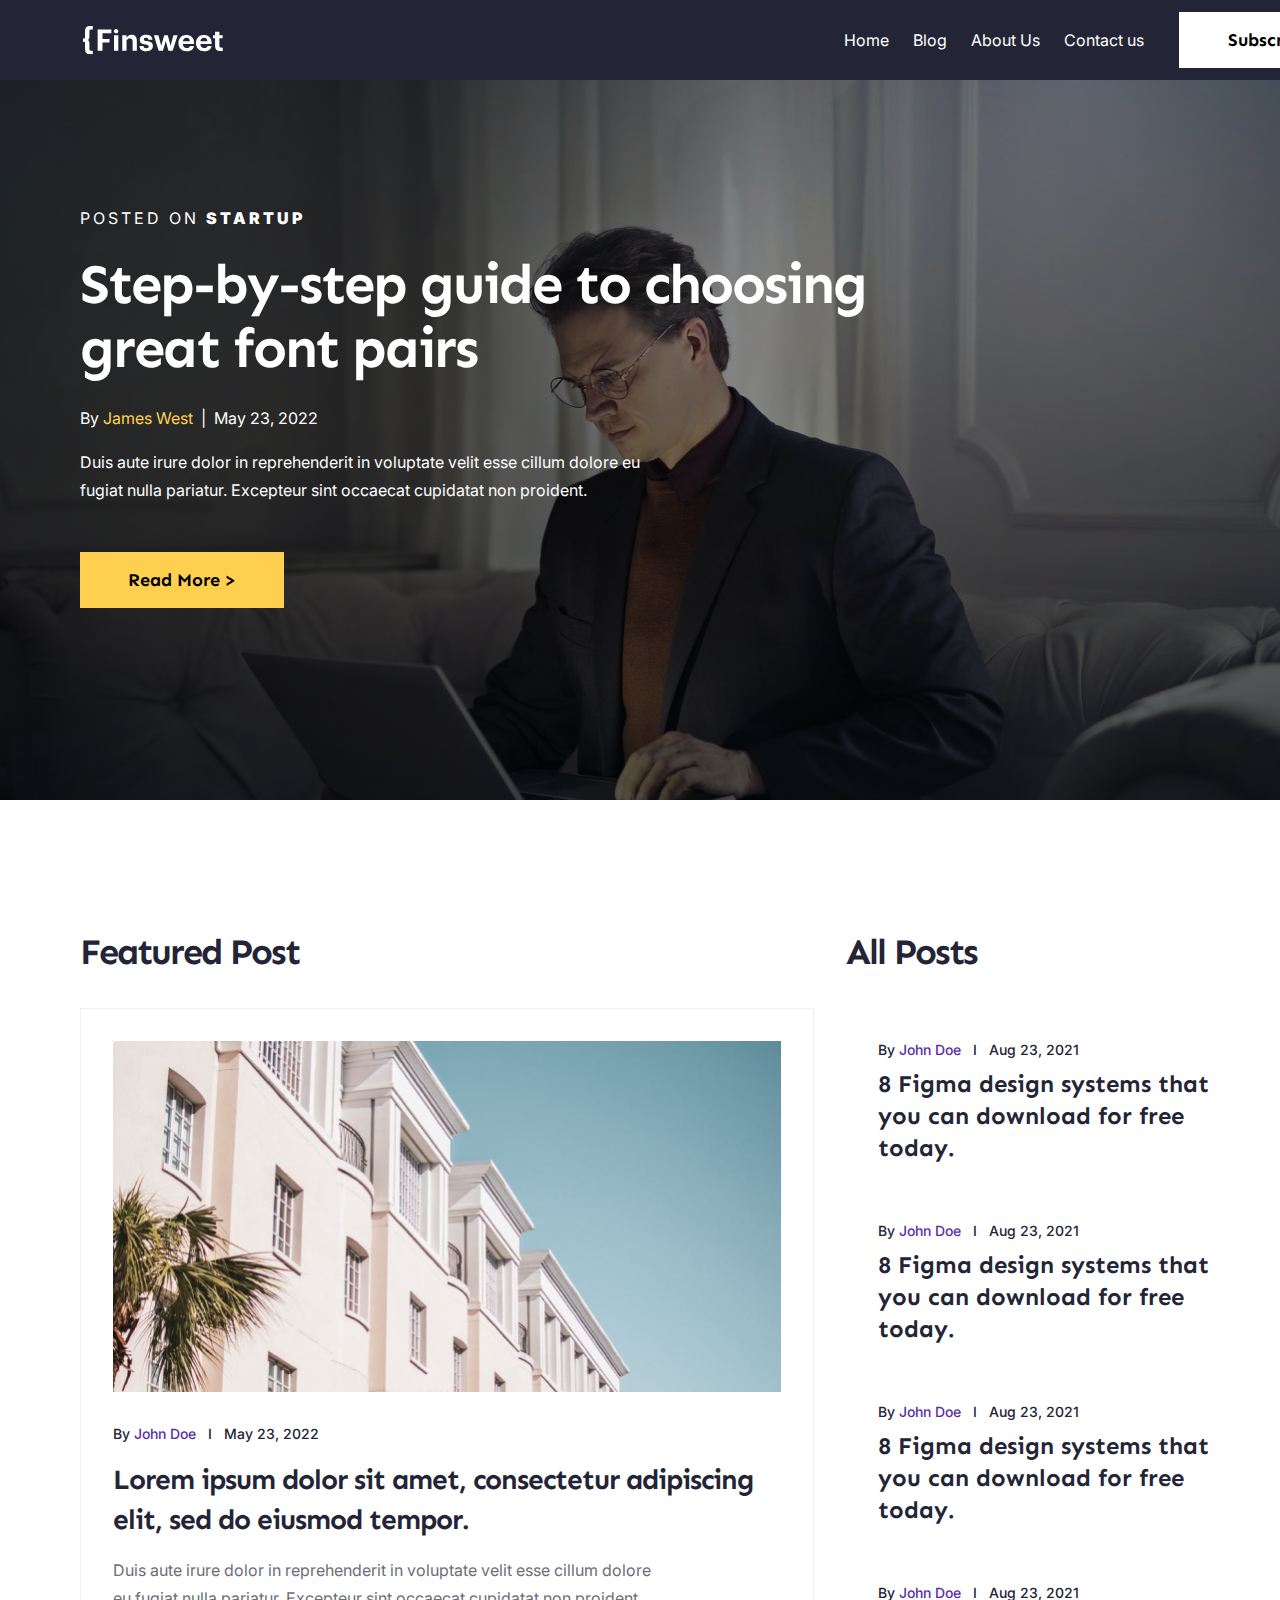
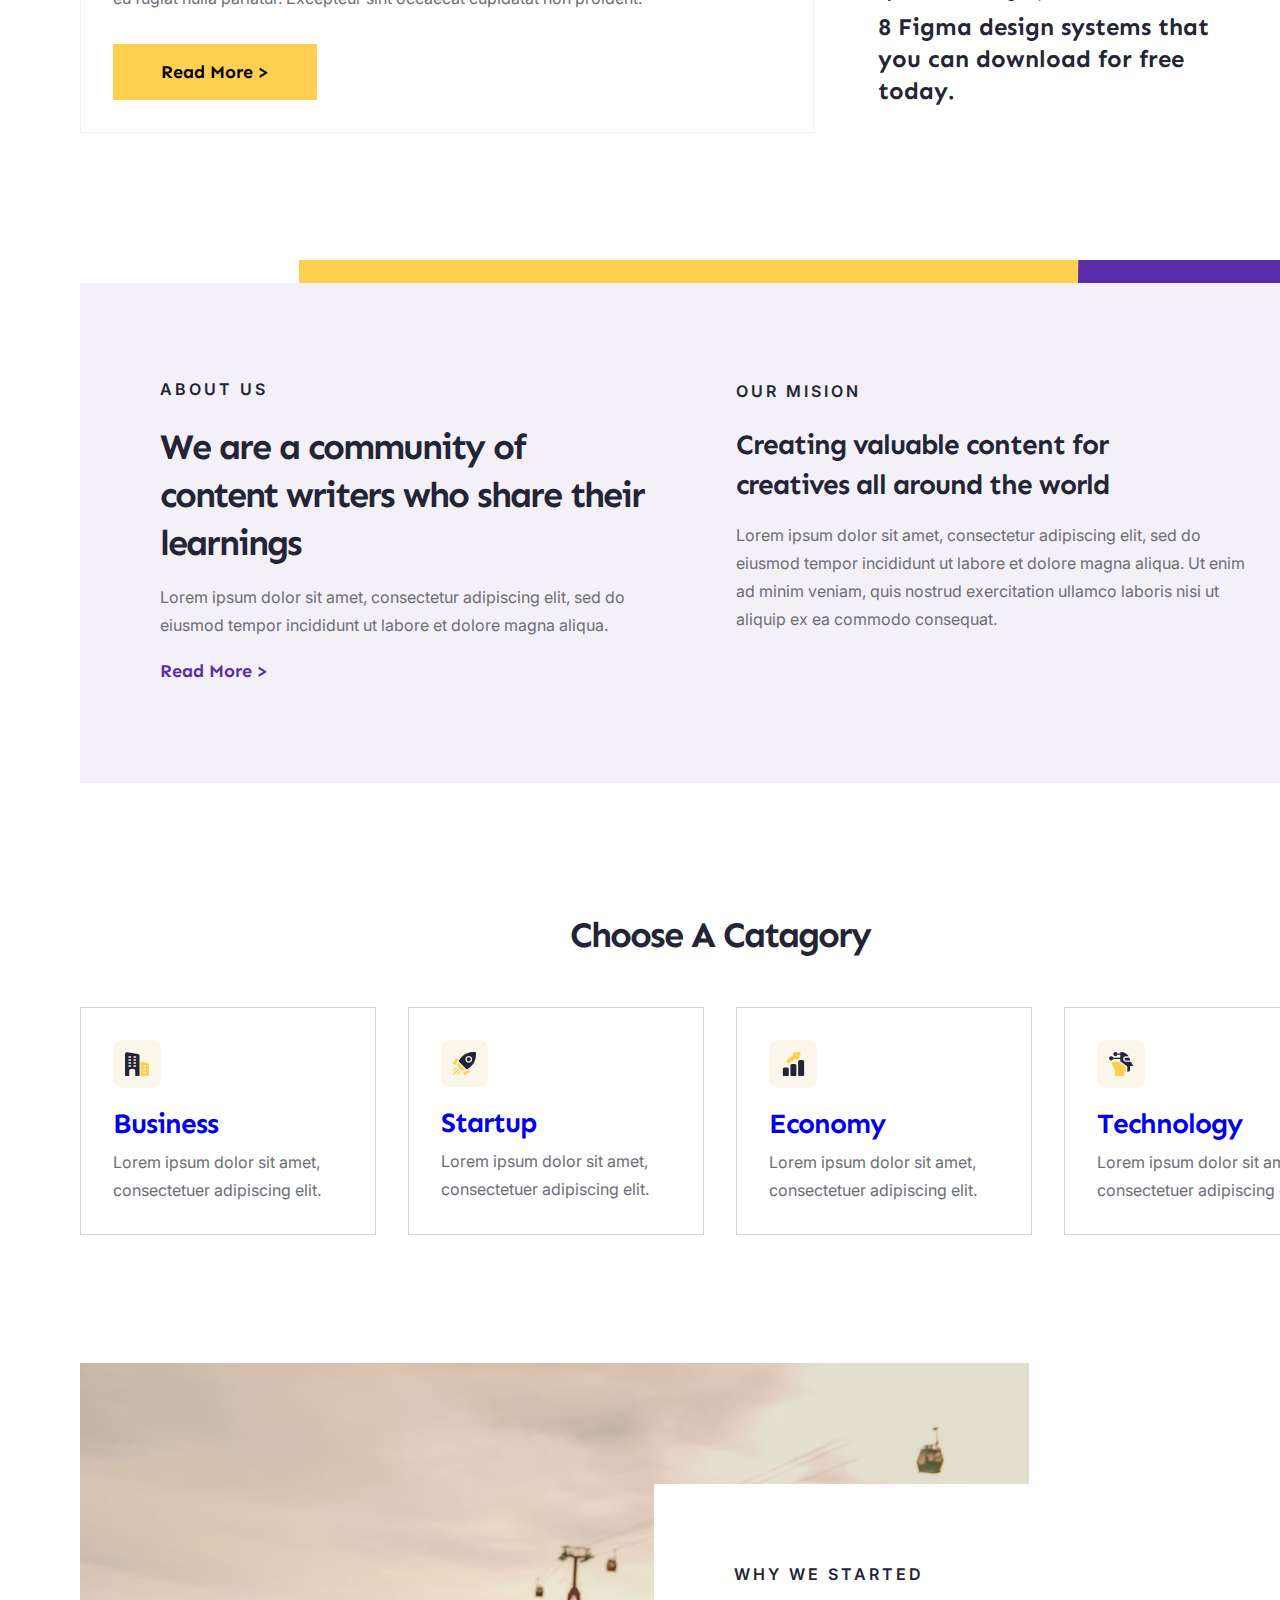
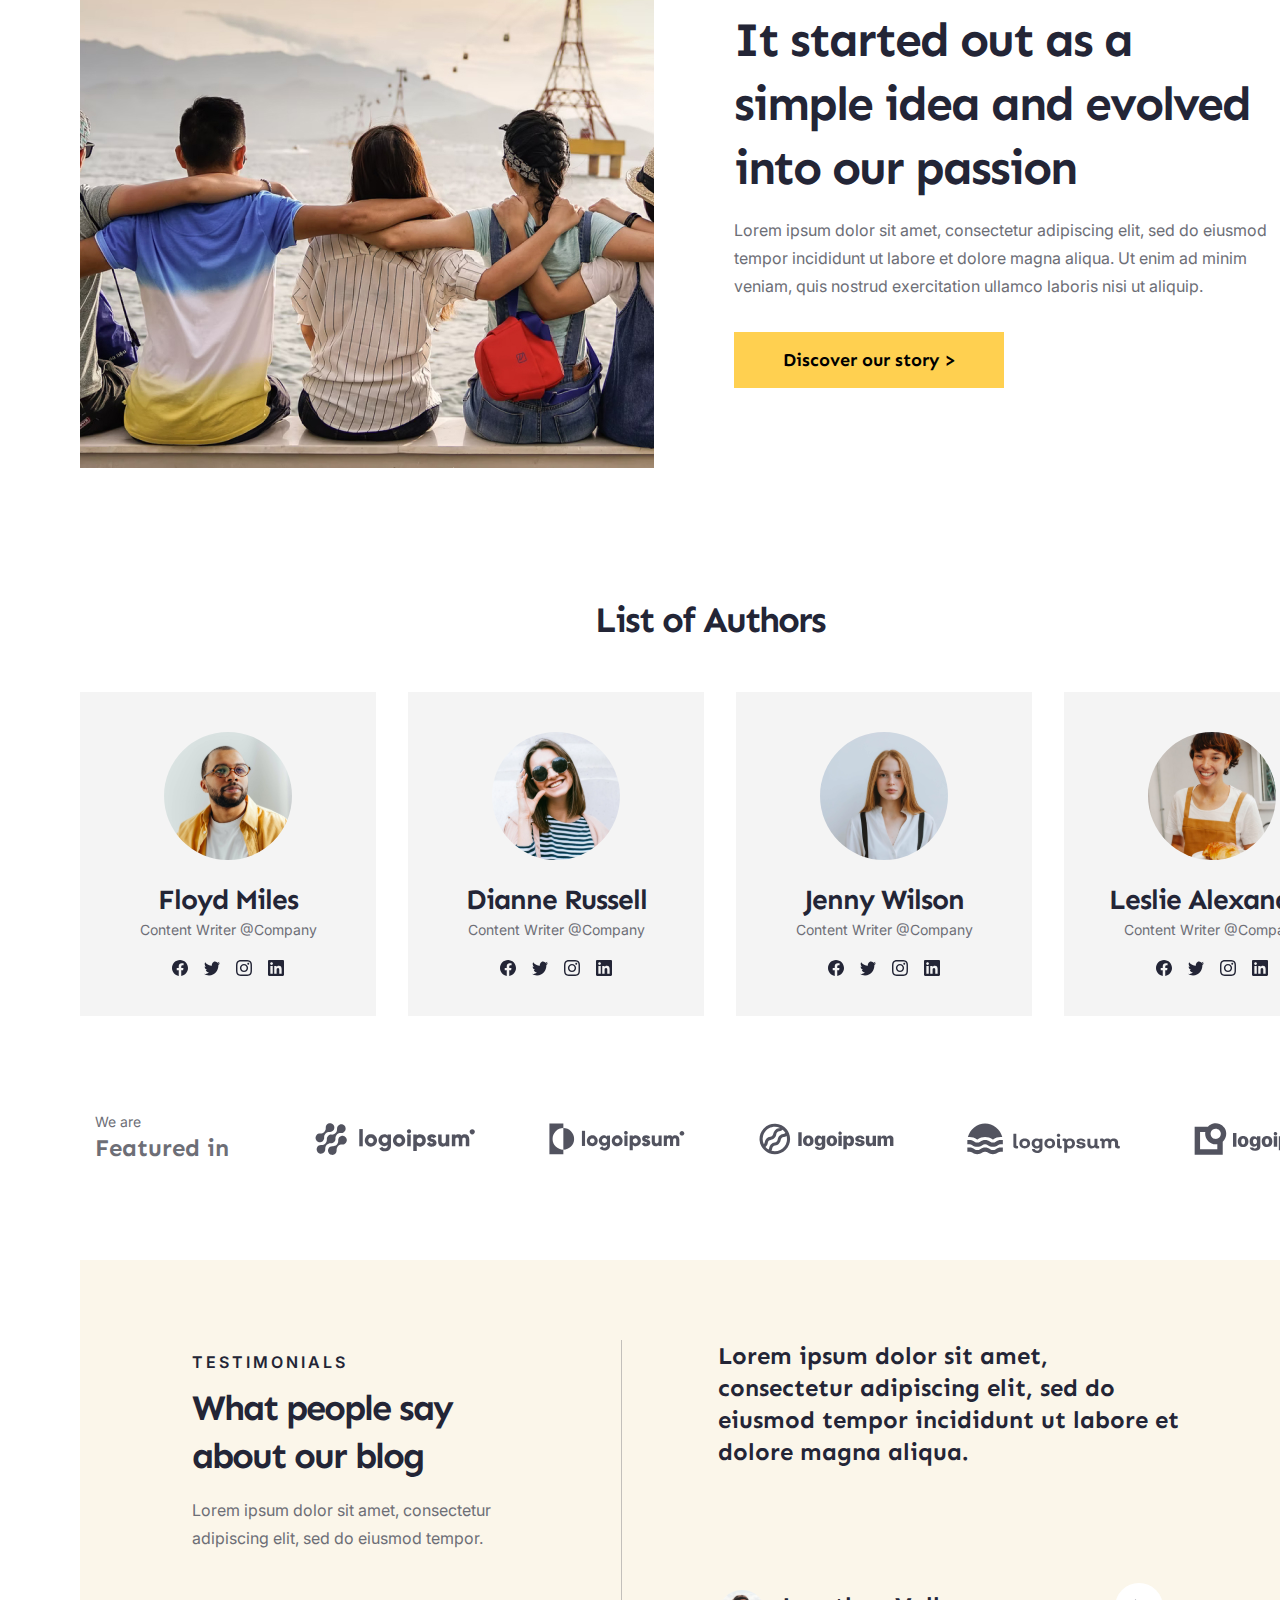
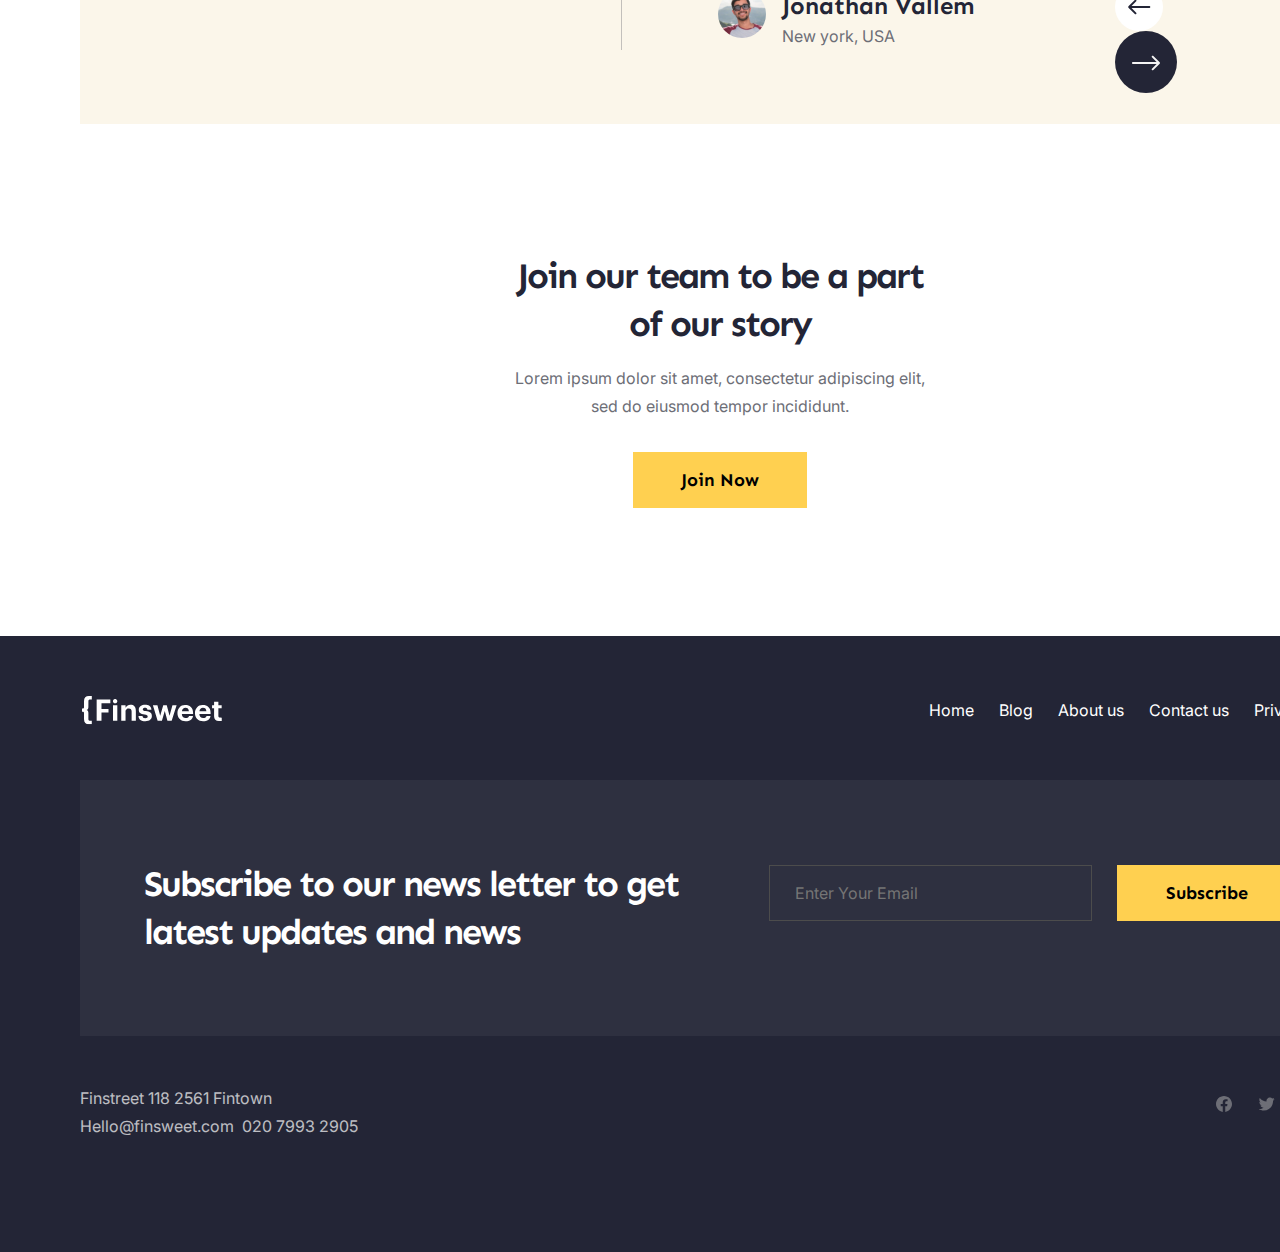
==== commit 568f3cbe: "v3.5.1" ====
--- a/index.html
+++ b/index.html
@@ -8,7 +8,7 @@
     <link rel="stylesheet" href="reset.css">
     <link href="https://fonts.googleapis.com/css2?family=Sen:wght@400..800&display=swap" rel="stylesheet">
     <link href="https://fonts.googleapis.com/css2?family=Inter:wght@100..900&display=swap" rel="stylesheet">
-    <meta name="viewport" content="width=device-width, initial-scale=1.0">
+    <meta name="viewport" content="width=1440">
 </head>
 
 <body>
--- a/style.css
+++ b/style.css
@@ -1,5 +1,5 @@
 html,body{
-    max-width: 1440px;
+    min-width: 1440px;
     margin: 0 auto;        
     font-family: "Sen";
     color: #232536;     
